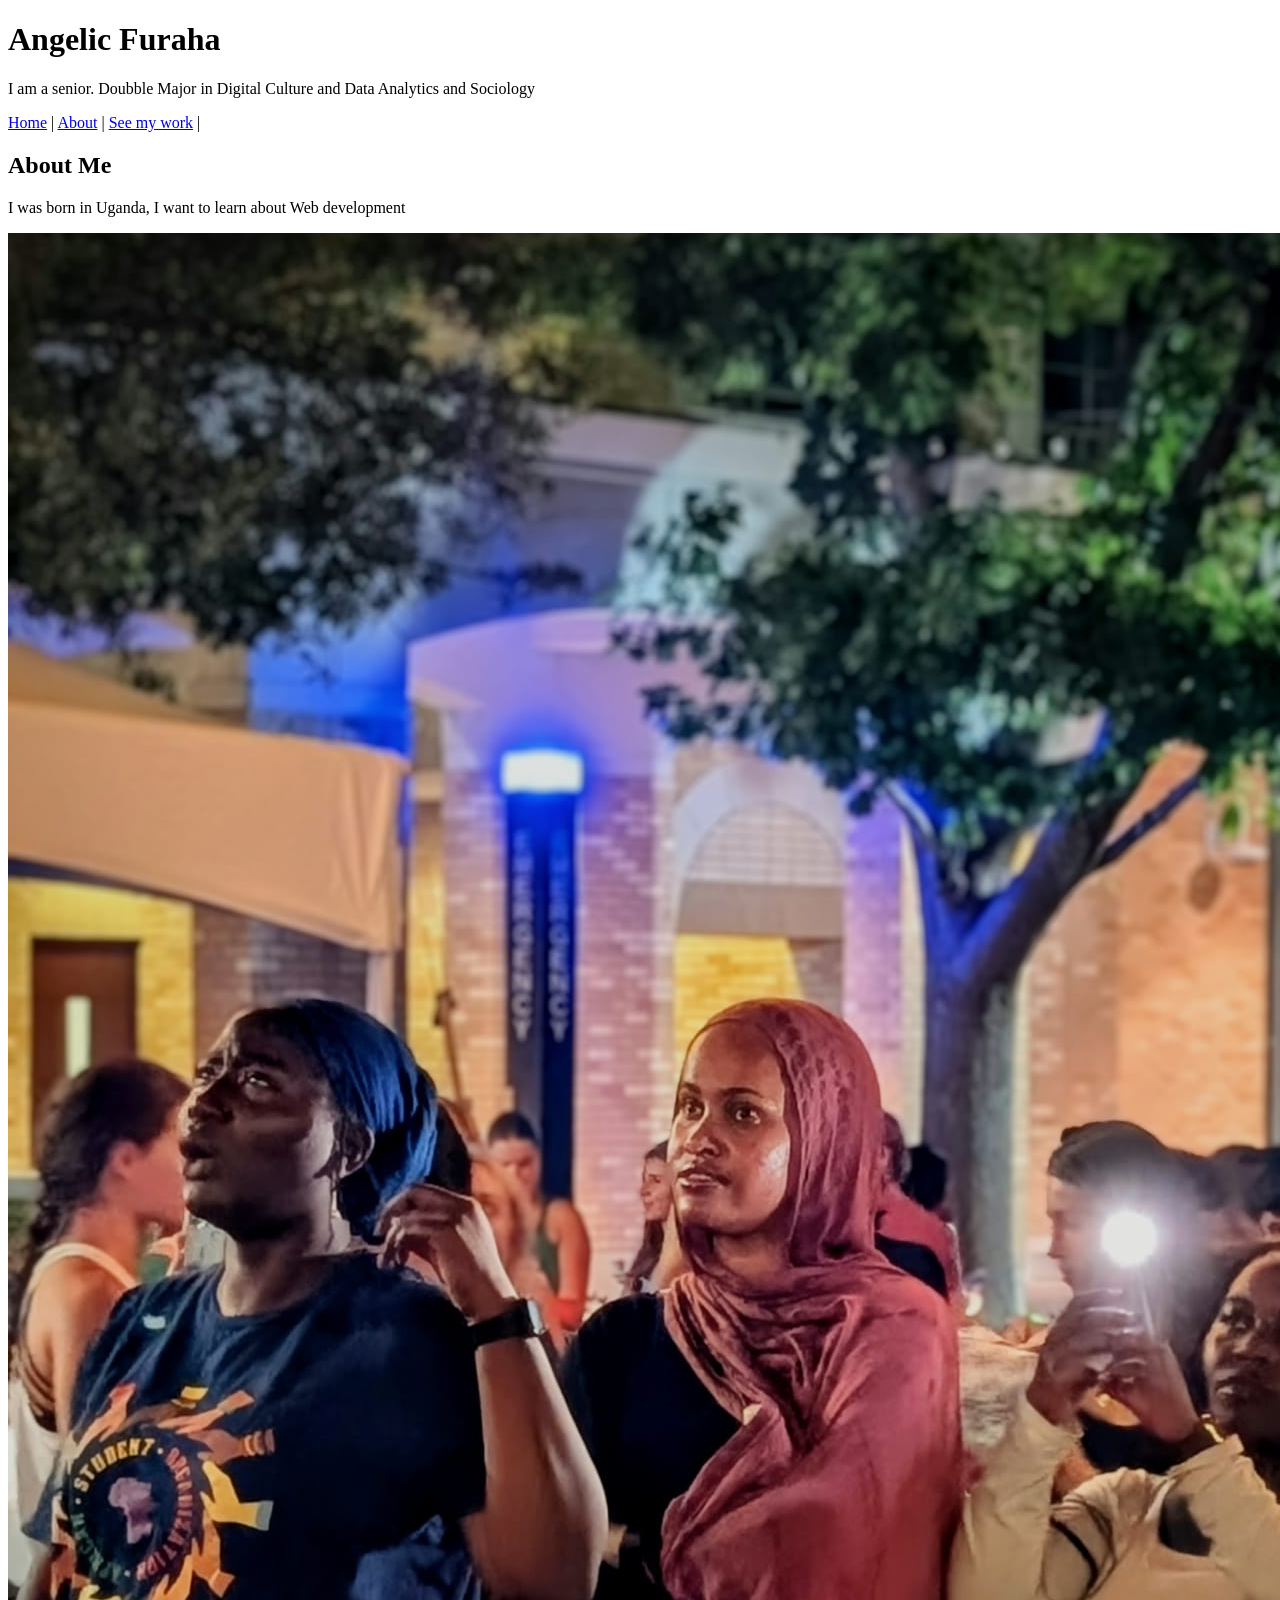
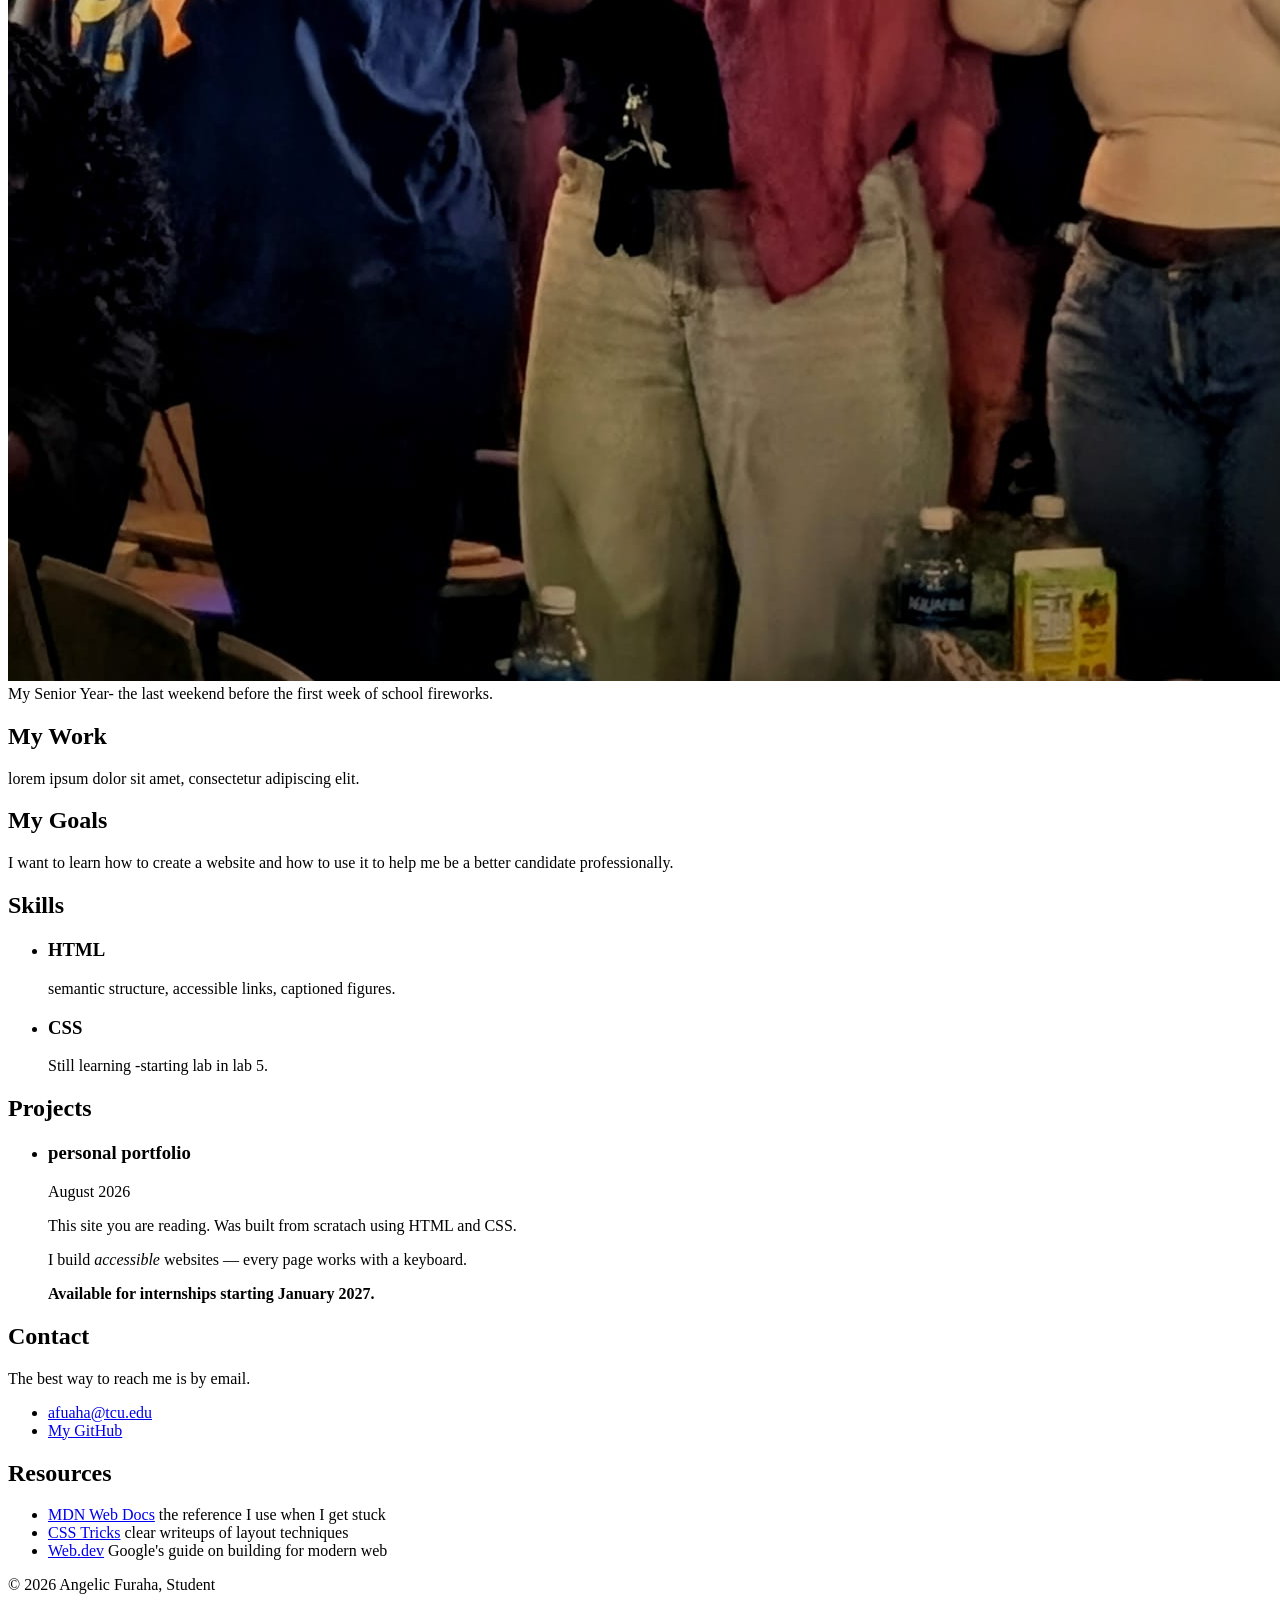
==== index.html @ 17b181e2 "Lab 5 Done Lab 5 Done" ====
<!DOCTYPE html>
<html lang="en">
<head>
    <meta charset="UTF-8">
    <meta name="viewport" content="width=device-width, initial-scale=1.0">
    <title>Portfolio Home</title>
    <link rel="stylesheet" href="css/styles.css">
</head>
<body>
    <header>
        <h1>Angelic Furaha</h1>
        <p> I am a senior. Doubble Major in Digital Culture and Data Analytics and Sociology</p>

        <nav> 
            <a href="index.html">Home</a> |
        <a href="about.html">About</a> |
        <a href="#work">See my work</a> |
    </nav>
    <header></header>
<main> 
    <section>
        <h2>About Me</h2>
        <p> I was born in Uganda, I want to learn about Web development</p>

        <img src="images/20260822_215015_6A0383.JPEG" alt = "an a picture">
        <figcaption>My Senior Year- the last weekend before the first week of school fireworks. </figcaption> <figure></figure>
    </section>
    <section>
        <h2 id="work">My Work </h2>
        <p> lorem ipsum dolor sit amet, consectetur adipiscing elit.</p>
    </section>
    <section>
        <h2>My Goals</h2>
        <p> I want to learn how to create a website and how to use it to help me be a better candidate professionally. </p>

        <section id="Skills">
            <h2>Skills</h2>
            <ul class="skills-grid">
                <li class="Skill-Card">
                    <h3>HTML</h3>
                    <p> semantic structure, accessible links, captioned figures.</p>
            </li>
            <li class="Skill-Card">
                <h3>CSS</h3>
                <p> Still learning -starting lab in lab 5.</p>
            </li>
        <ul>
    </section>
    
    <section id = "Projects">
        <h2>Projects</h2>
        <ul class="projects-list">
            <li class="project-card">
                <h3>personal portfolio</h3>
                <p> <Time datetime="2026-08">August 2026</Time></p>
                <p> This site you are reading. Was built from scratach using HTML and CSS.</p>
                <p>I build <em>accessible</em> websites — every page works with a keyboard.</p>

<p><strong>Available for internships starting January 2027.</strong></p>
            </li>
        <ul>
    </section>

    <section id="contact">
    <h2>Contact</h2>
    <p>The best way to reach me is by email.</p>
    <ul>
        <li><a href="mailto:afuaha@tcu.edu">afuaha@tcu.edu</a></li>
        <li><a href="https://github.com/furahaangelic-ai" target="_blank" rel="noopener">My GitHub</a></li>
        
    </ul>
</section>
    </main>
    <aside id="Resources">
        <h2>Resources</h2>
        <ul>
            <li><a href="https://developer.mozilla.org/" target="_blank" rel="noopener noreferrer">MDN Web Docs</a> the reference I use when I get stuck</li>
            <li><a href="https://css-tricks.com/" target="_blank" rel="noopener noreferrer">CSS Tricks</a> clear writeups of layout techniques</li>
            <li><a href="https://web.dev/" target="_blank" rel="noopener noreferrer">Web.dev</a> Google's guide on building for modern web</li>
        </ul>


    </aside
    <footer>
        <p> &copy; 2026 Angelic Furaha, Student</p>
    </footer>
</body>
</html>
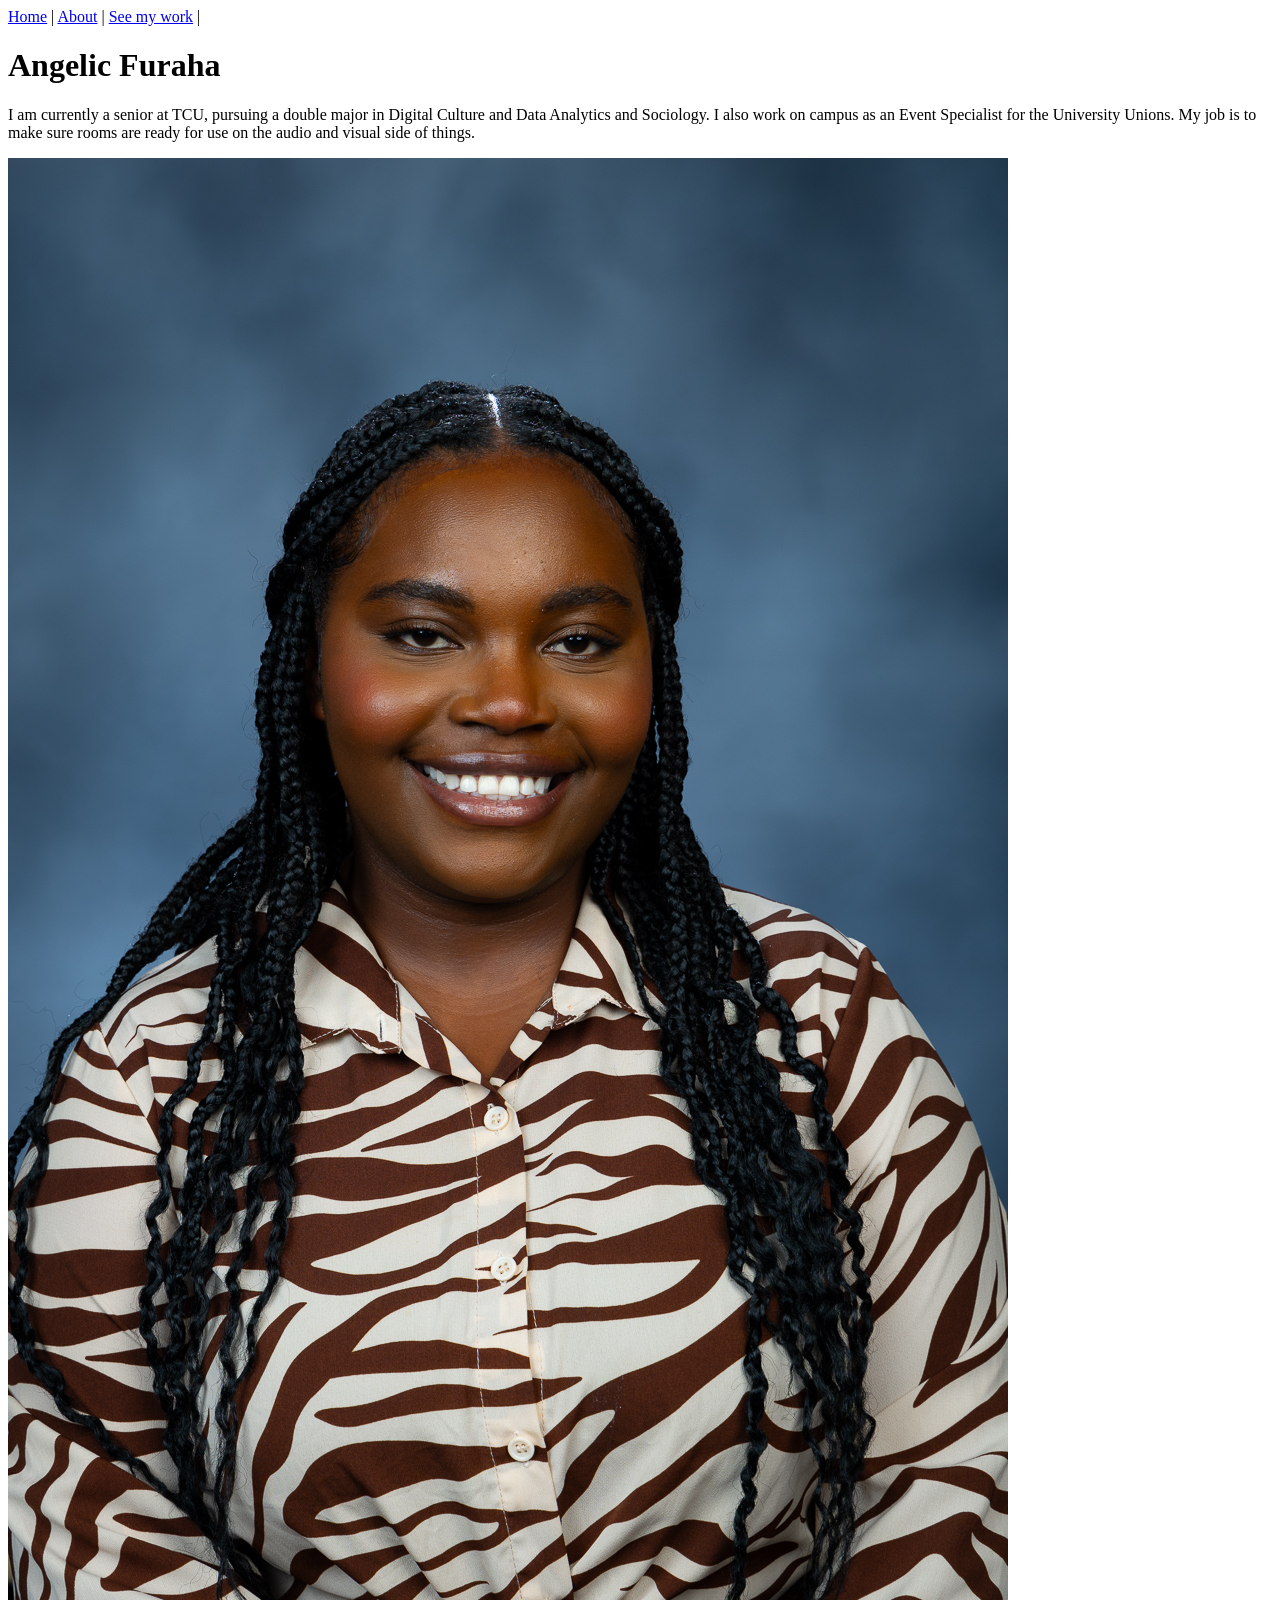
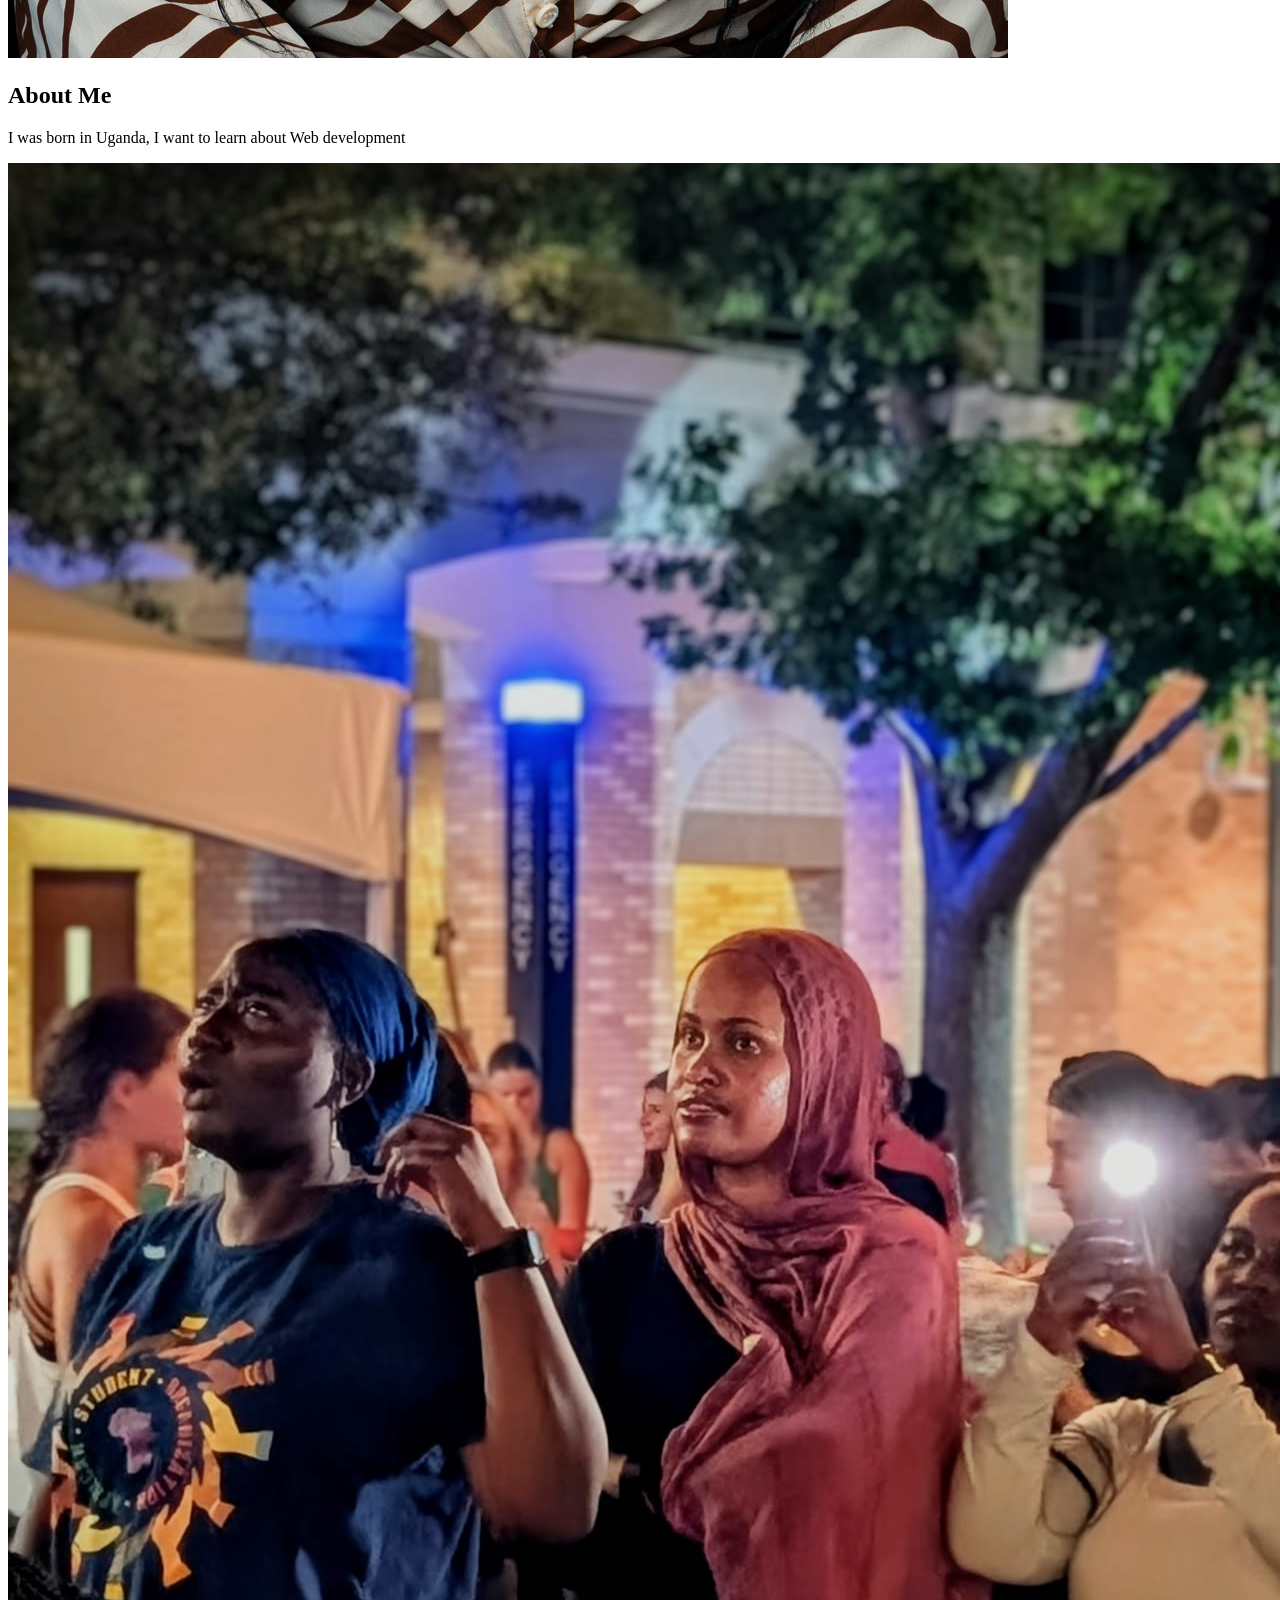
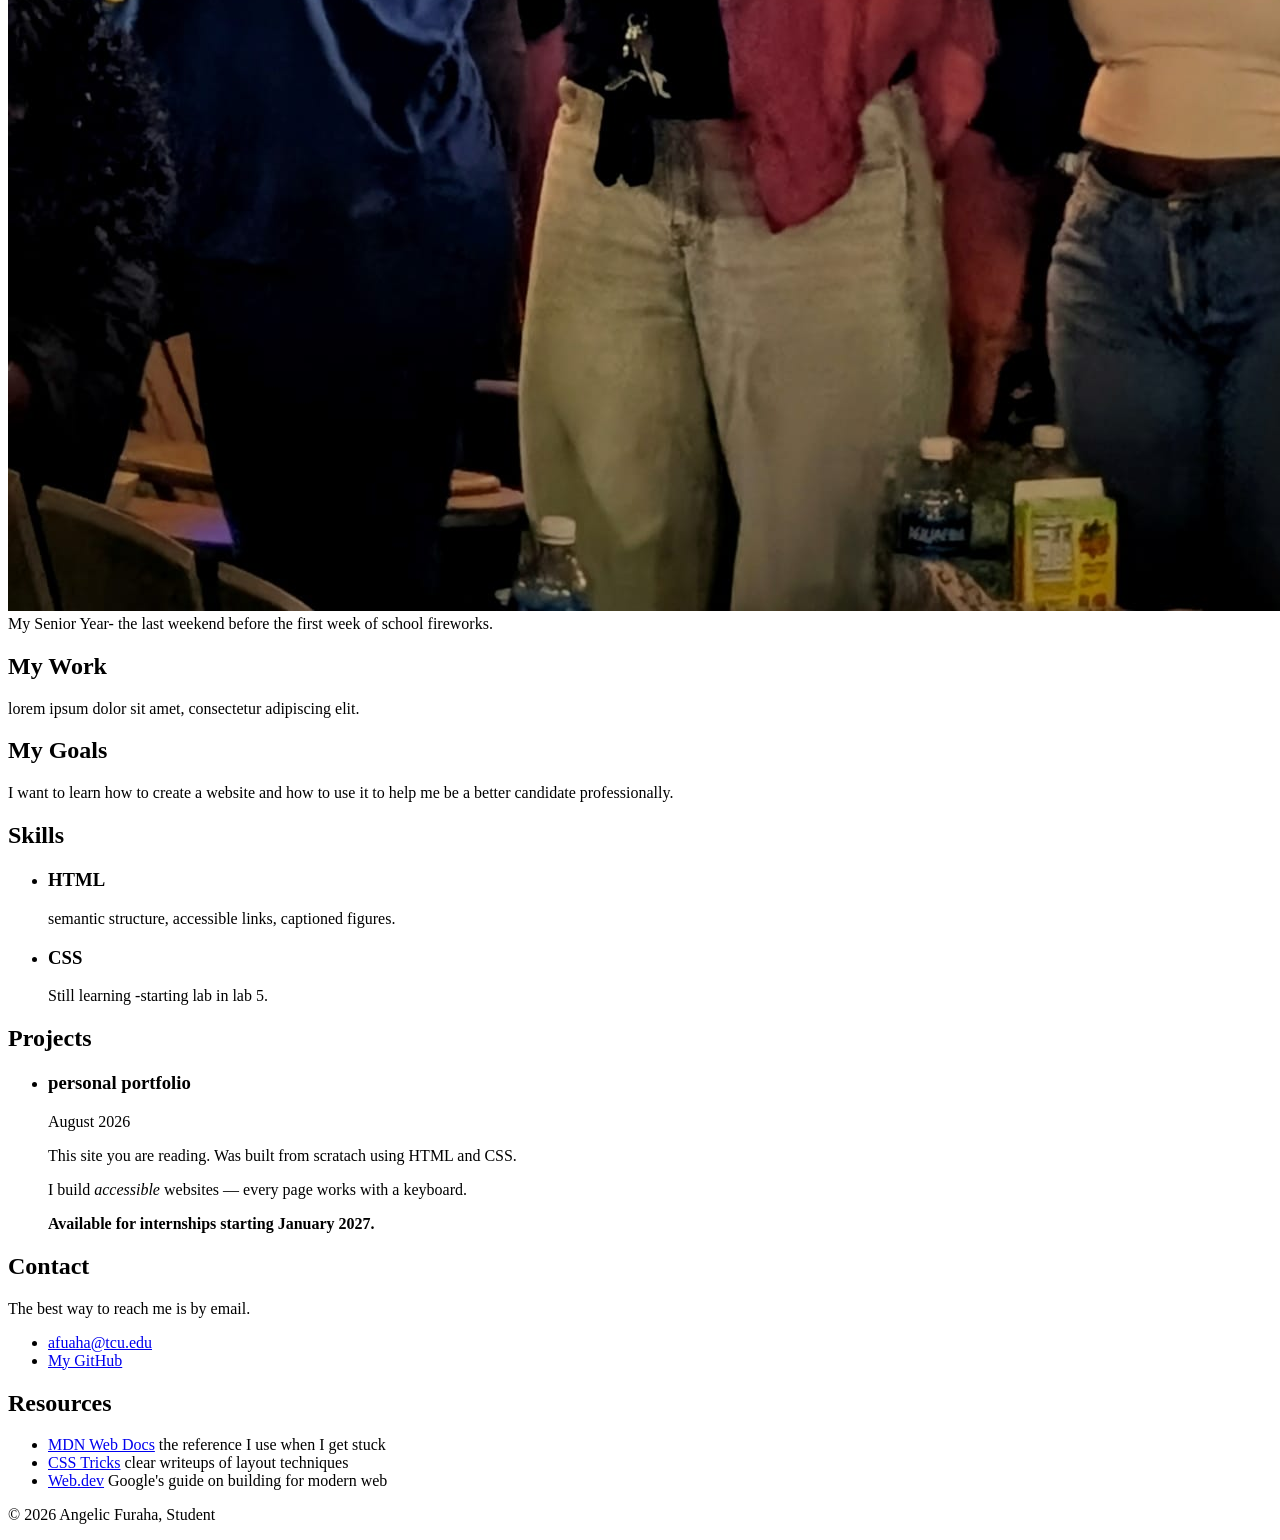
==== commit 469533ee: "lab6 lab6" ====
--- a/index.html
+++ b/index.html
@@ -7,16 +7,22 @@
     <link rel="stylesheet" href="css/styles.css">
 </head>
 <body>
-    <header>
-        <h1>Angelic Furaha</h1>
-        <p> I am a senior. Doubble Major in Digital Culture and Data Analytics and Sociology</p>
-
-        <nav> 
+            <nav> 
             <a href="index.html">Home</a> |
         <a href="about.html">About</a> |
         <a href="#work">See my work</a> |
     </nav>
-    <header></header>
+    <header>
+    <div class="header-text">
+        <h1> Angelic Furaha </h1>
+        <p> I am currently a senior at TCU, pursuing a double major in Digital Culture and Data Analytics and Sociology. I also work on campus as an Event Specialist for the University Unions. My job is to make sure rooms are ready for use on the audio and visual side of things.</p>
+    </div>
+    <div class="header-pic">
+        <img src="images/NVS_0518.jpg" alt="A portrait of Angelic Furaha">
+    </div>
+    <header>
+        
+    </header>
 <main> 
     <section>
         <h2>About Me</h2>
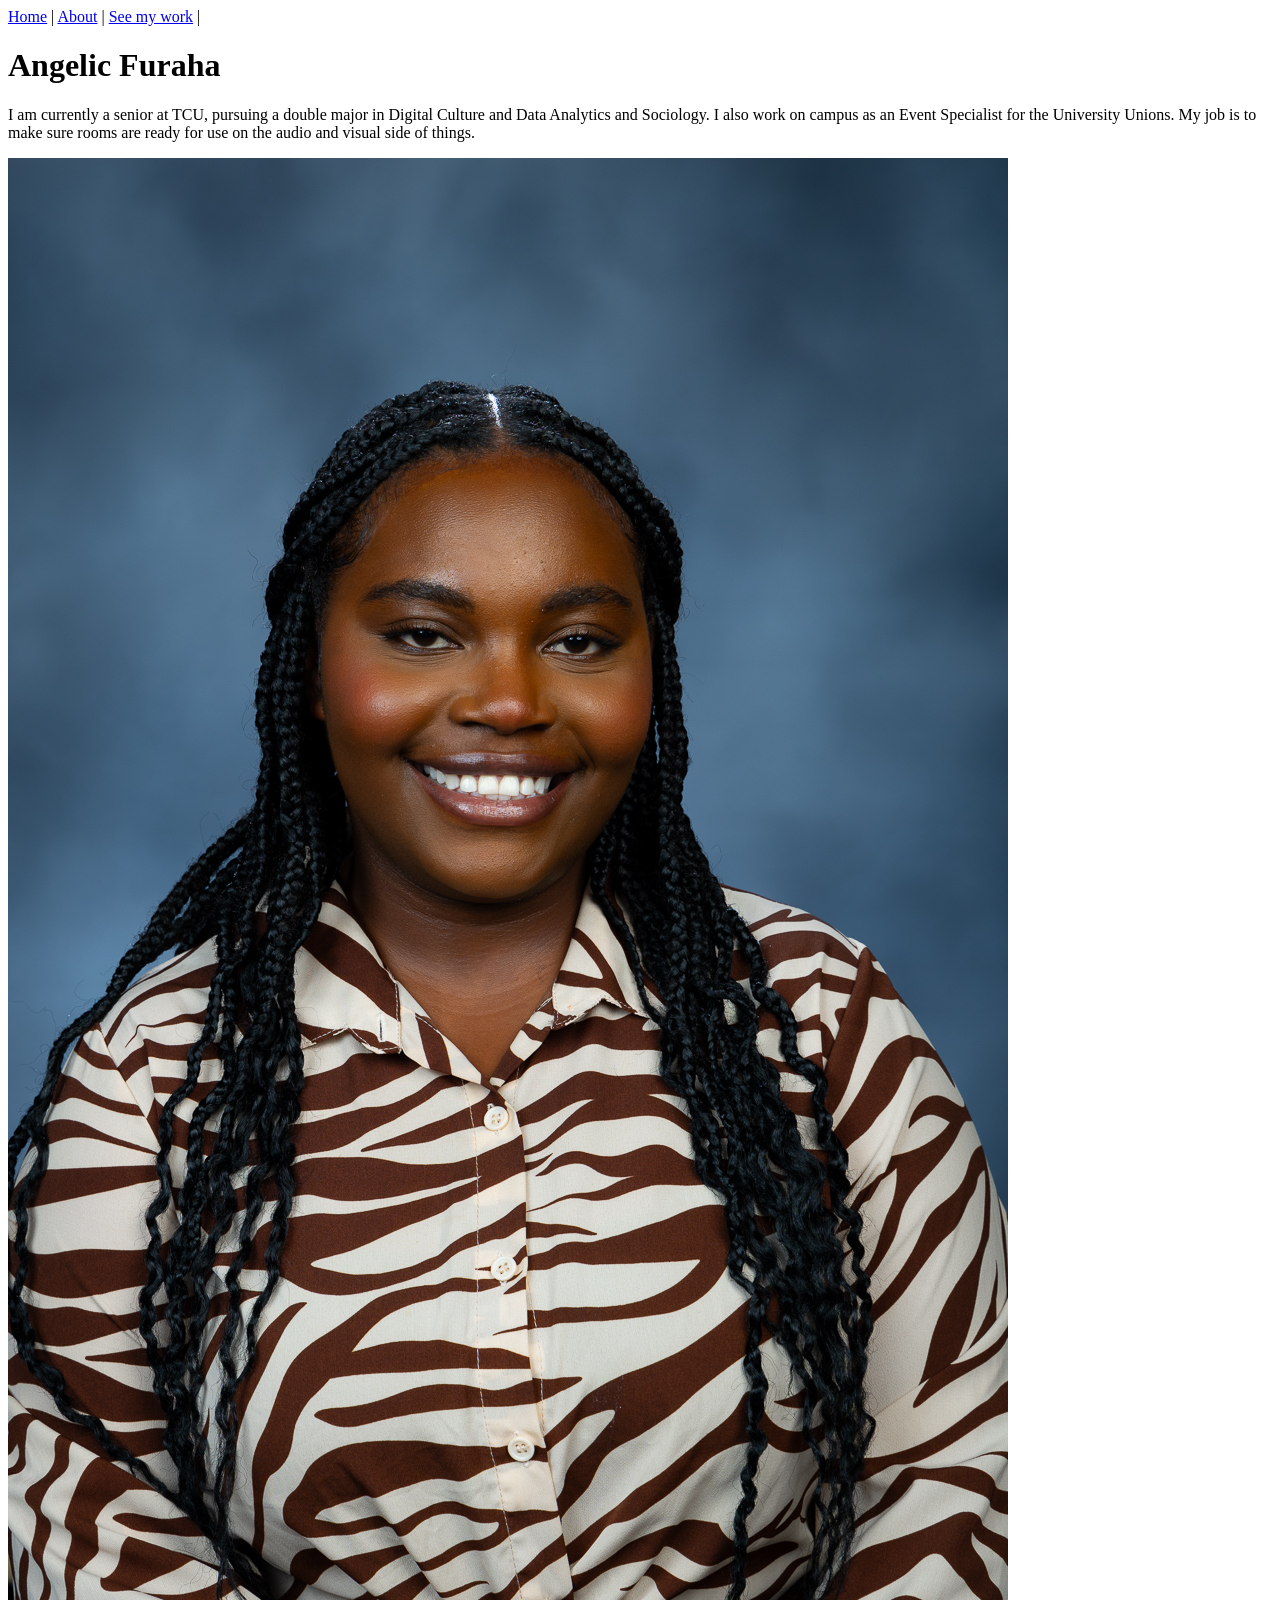
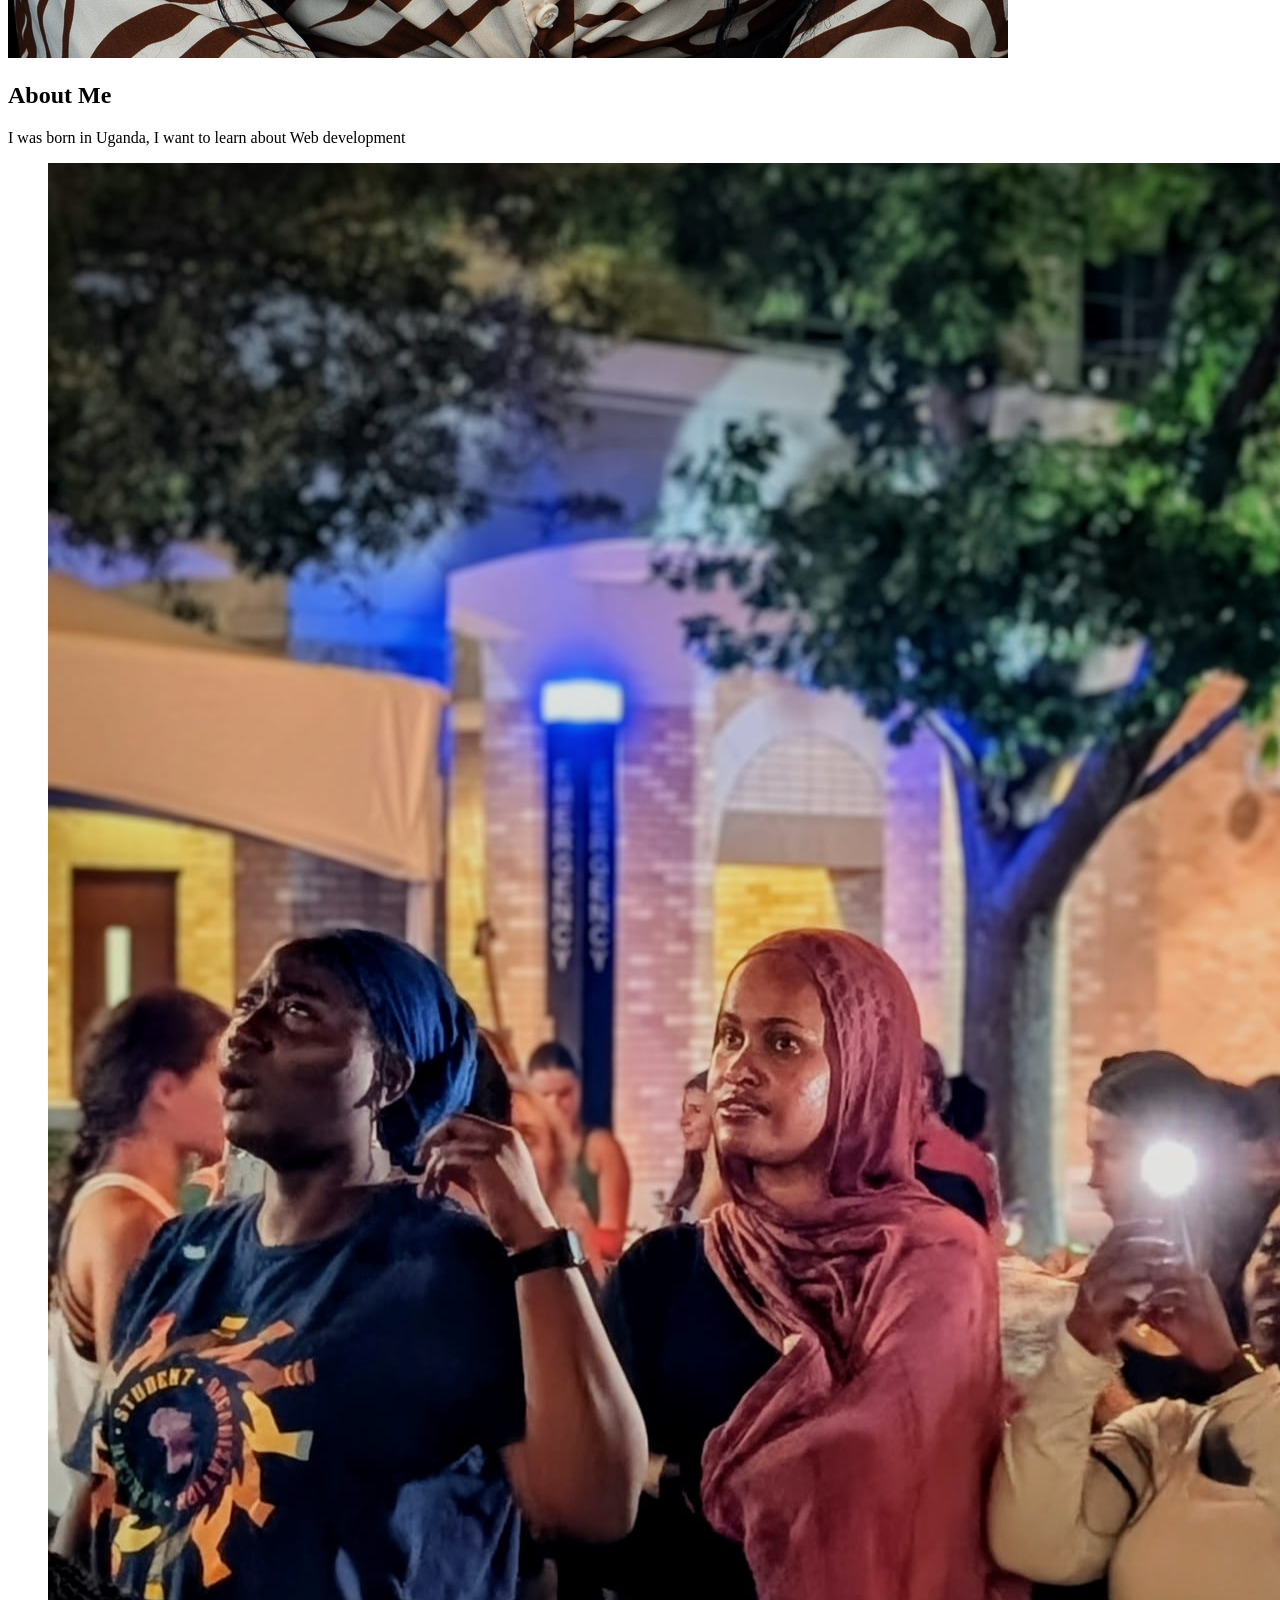
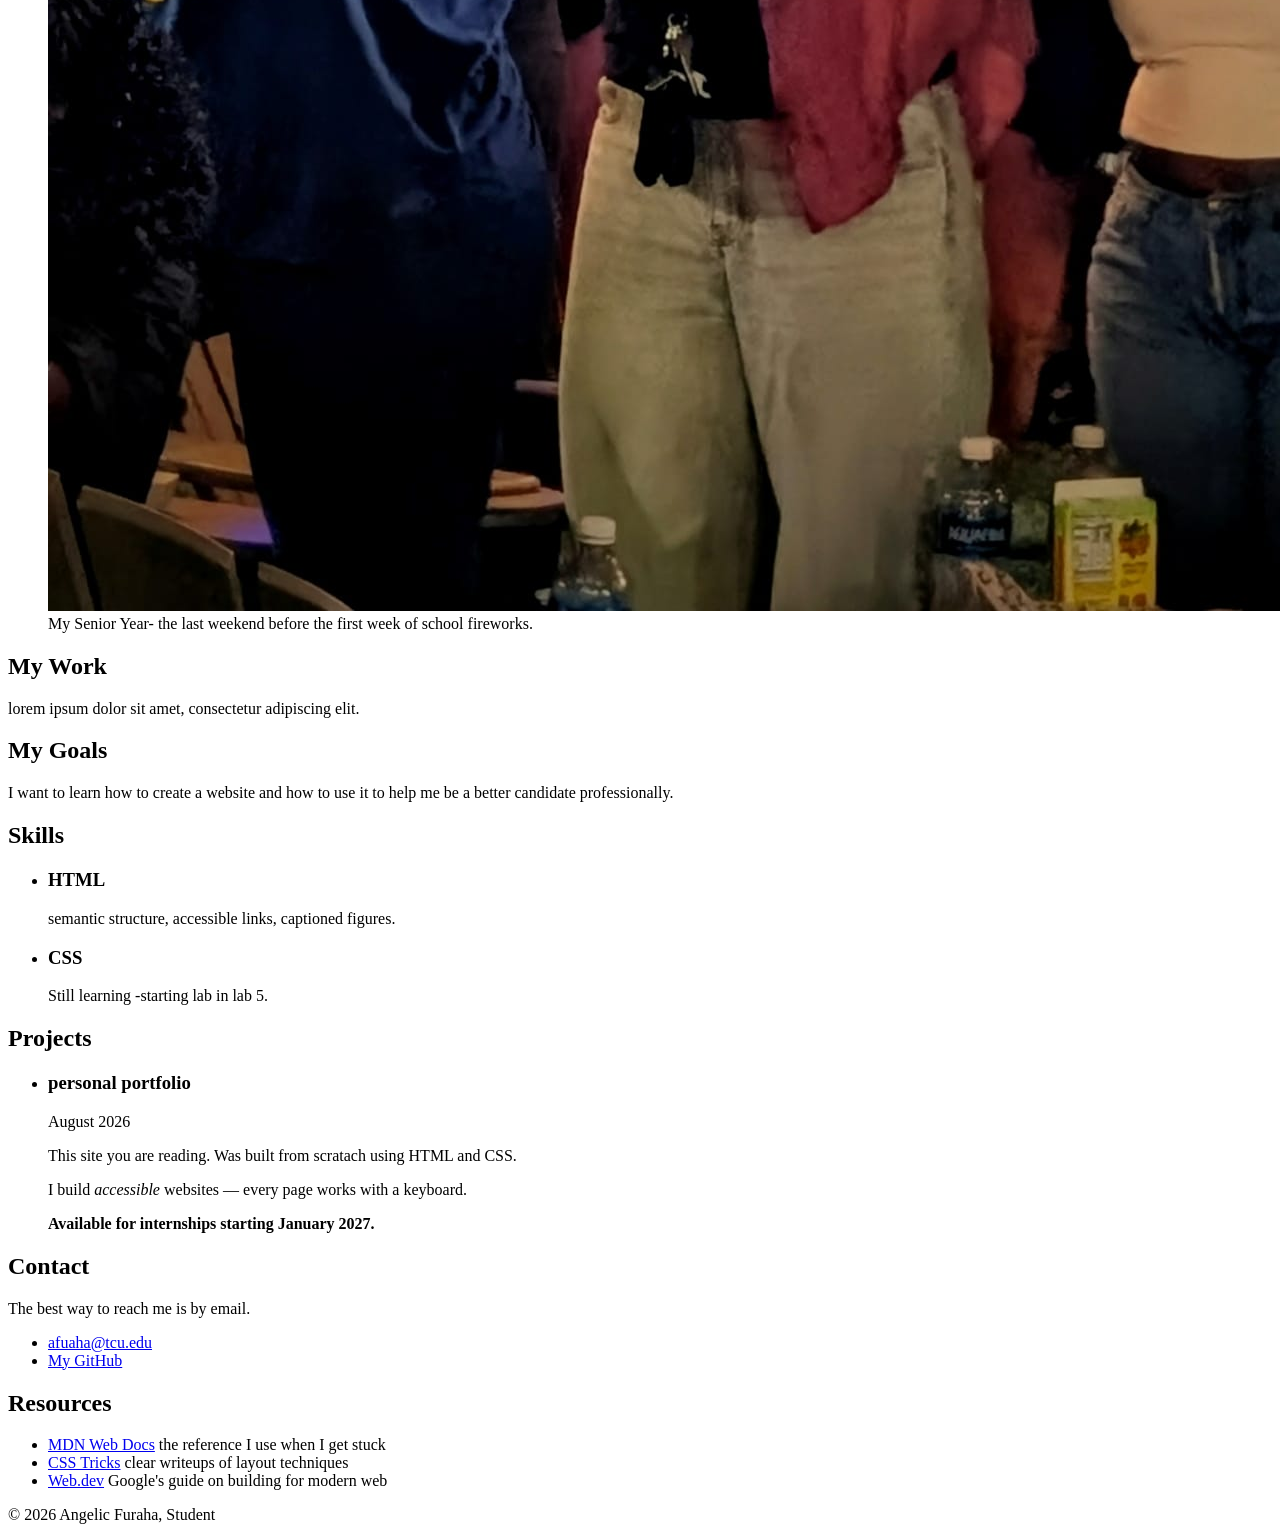
==== commit 3ff47e98: "Lab 6 CSS changes" ====
--- a/index.html
+++ b/index.html
@@ -20,16 +20,15 @@
     <div class="header-pic">
         <img src="images/NVS_0518.jpg" alt="A portrait of Angelic Furaha">
     </div>
-    <header>
-        
     </header>
 <main> 
     <section>
         <h2>About Me</h2>
         <p> I was born in Uganda, I want to learn about Web development</p>
-
-        <img src="images/20260822_215015_6A0383.JPEG" alt = "an a picture">
-        <figcaption>My Senior Year- the last weekend before the first week of school fireworks. </figcaption> <figure></figure>
+<figure>
+    <img src="images/20260822_215015_6A0383.JPEG" alt="an a picture">
+    <figcaption>My Senior Year- the last weekend before the first week of school fireworks. </figcaption>
+</figure>
     </section>
     <section>
         <h2 id="work">My Work </h2>
@@ -42,15 +41,15 @@
         <section id="Skills">
             <h2>Skills</h2>
             <ul class="skills-grid">
-                <li class="Skill-Card">
+               <li class="Skill-Card">
                     <h3>HTML</h3>
                     <p> semantic structure, accessible links, captioned figures.</p>
-            </li>
-            <li class="Skill-Card">
-                <h3>CSS</h3>
-                <p> Still learning -starting lab in lab 5.</p>
-            </li>
-        <ul>
+               </li>
+               <li class="Skill-Card">
+                 <h3>CSS</h3>
+                 <p> Still learning -starting lab in lab 5.</p>
+               </li>
+            </ul>
     </section>
     
     <section id = "Projects">
@@ -64,7 +63,7 @@
 
 <p><strong>Available for internships starting January 2027.</strong></p>
             </li>
-        <ul>
+        </ul>
     </section>
 
     <section id="contact">
@@ -86,7 +85,7 @@
         </ul>
 
 
-    </aside
+    </aside>
     <footer>
         <p> &copy; 2026 Angelic Furaha, Student</p>
     </footer>
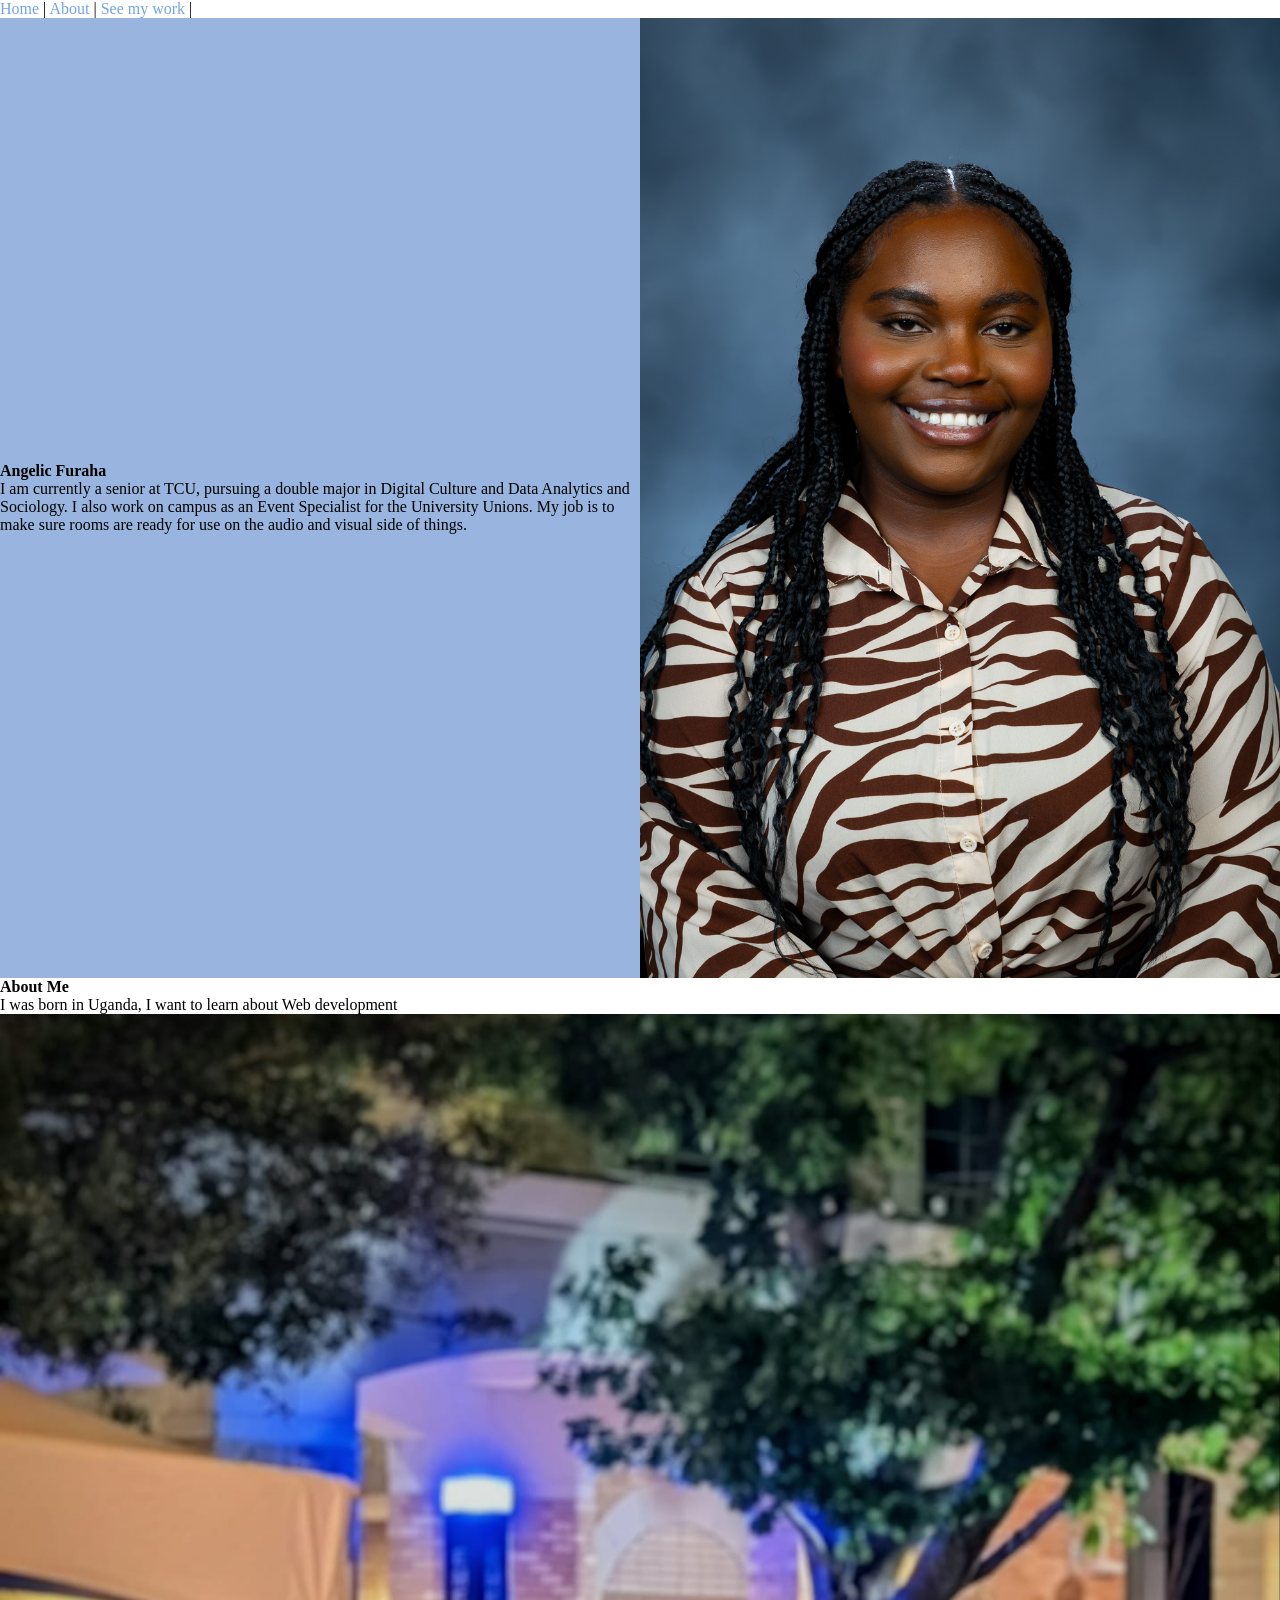
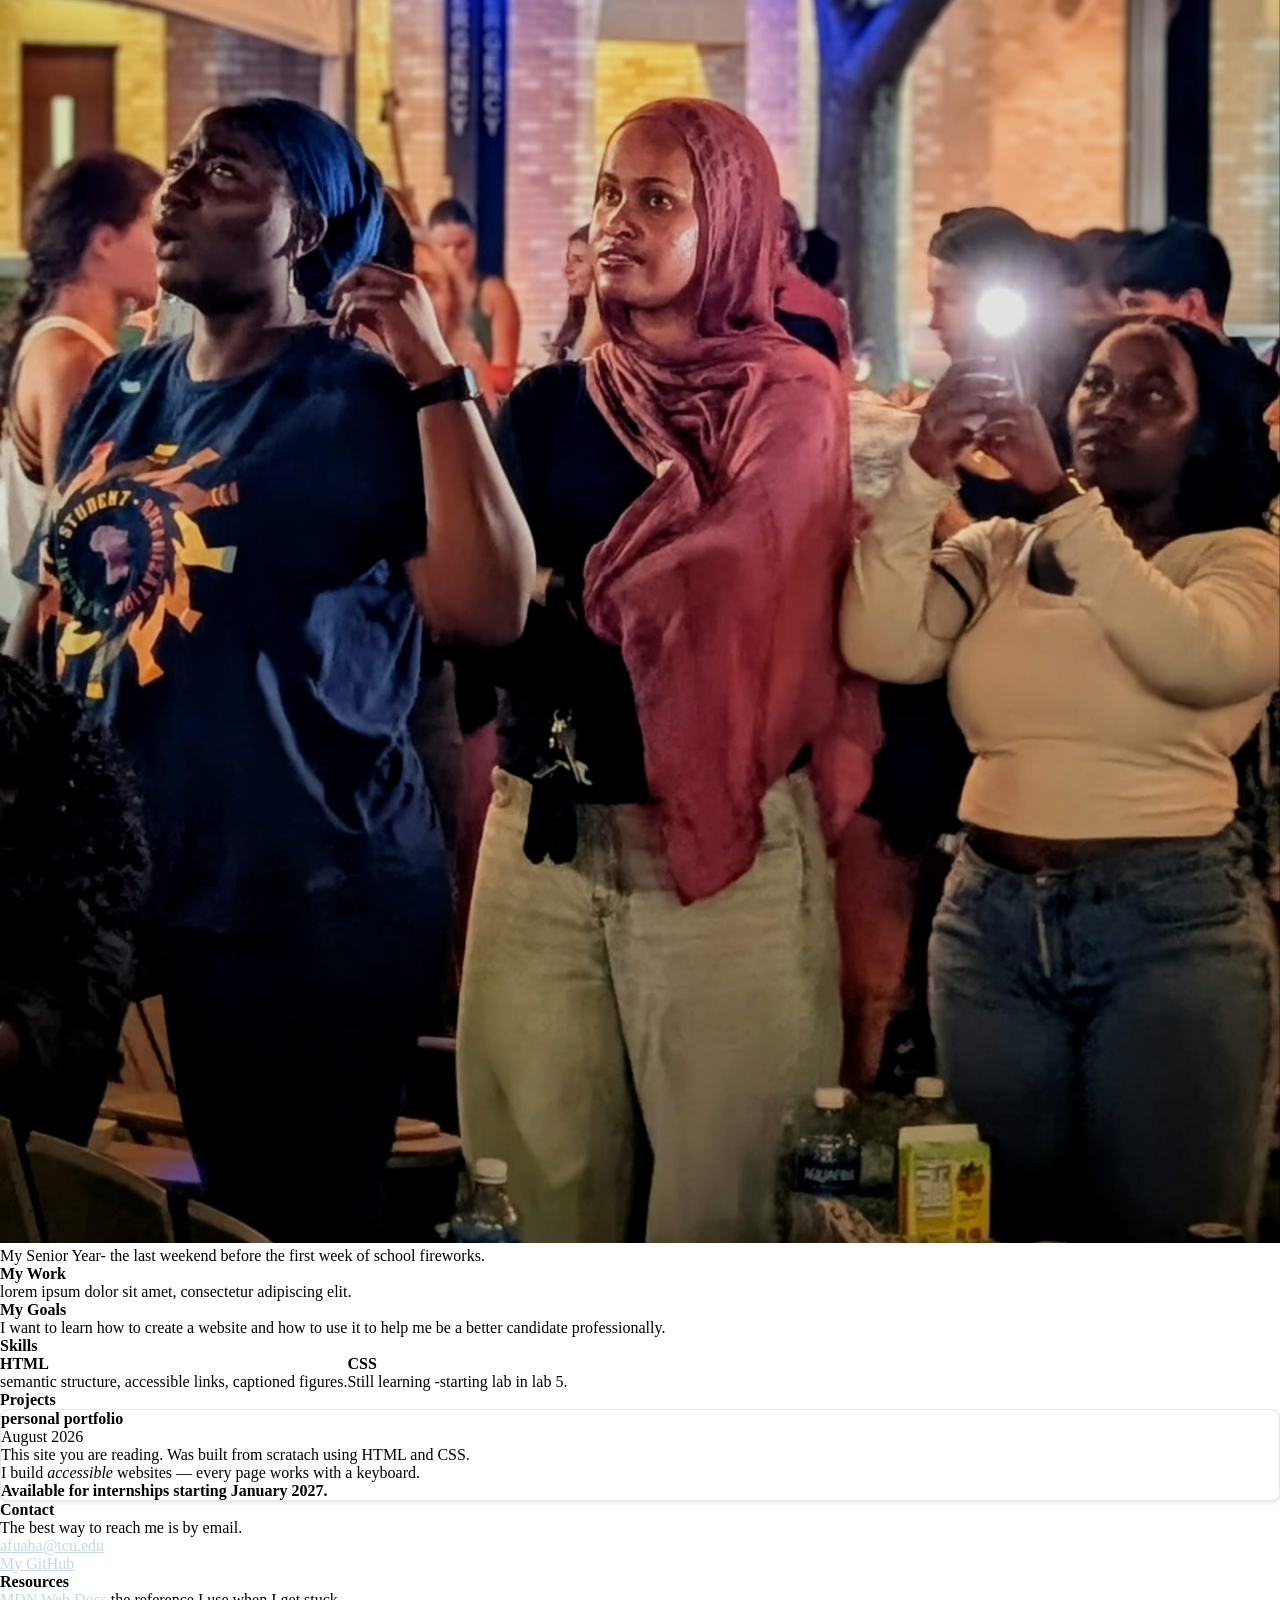
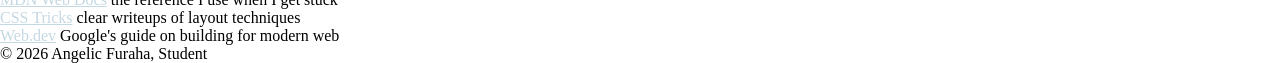
==== commit ceffa22a: "change" ====
--- a/index.html
+++ b/index.html
@@ -12,6 +12,7 @@
         <a href="about.html">About</a> |
         <a href="#work">See my work</a> |
     </nav>
+    
     <header>
     <div class="header-text">
         <h1> Angelic Furaha </h1>
--- a/css/styles.css
+++ b/css/styles.css
@@ -0,0 +1,173 @@
+/* ==========================
+   1. RESET
+   ========================== */
+*, 
+*::before,
+*::after {
+    box-sizing:border-box;
+    margin:0;
+    padding:0;
+}
+
+img {
+    max-width: 100%;
+    height: auto; 
+    padding: 0;
+
+}
+/* ==========================
+   2. DESIGN TOKENS
+   ========================== */
+:root {
+    /* ...existing tokens... */
+    --font-stack: system-ui, 'Segoe UI', Tahoma, sans-serif;
+    --radius-md: 8px;
+    /* Colors */
+    --color-bg: #fafafa;
+    --color-surface: #ffffff;
+    --color-text: #75a3e4;
+    --color-muted: #305db6;
+    --color-accent: #c5d8e2;
+    --color-surface-alt: #99b5df;
+    /* ...existing tokens... */
+    --color-border: #e5e7eb;
+    --shadow-sm: 0 2px 4px rgba(0, 0, 0, 0.1);
+}
+
+
+    /* Spacing - a modular scale */
+    --space-sm: 0.5rem;
+    --space-md: 1rem;
+    --space-lg: 1.5rem;
+    --space-xl: 2rem;
+
+
+/* Typography */
+    --text-base: 1rem;
+    --text-h3: 1.25rem;
+    --text-h2: 1.5rem;
+    --text-h1: 2.25rem;
+    --leading-body: 1.6;
+    --leading-heading: 1.2;
+
+
+/* Layout */
+    --page-width: 64rem;
+    --reading-width: 70ch;
+
+}
+/* ==========================
+   3. BASE ELEMENT STYLES
+   ========================== */
+
+body {
+    background-color: var(--color-bg);
+    color: var(--color-text); 
+    font-size: var(--text-base);
+    line-height: var(--leading-body);
+    font-family: var(--font-stack); 
+}
+
+h1 { font-size: var(--text-h1); line-height: var(--leading-heading); }
+h2 { font-size: var(--text-h2); line-height: var(--leading-heading); }
+h3 { font-size: var(--text-h3); line-height: var(--leading-heading); }
+
+h1, h2, h3 { margin-bottom: var(--space-sm); }
+p { margin-bottom: var(--space-md); }
+p:last-child { margin-bottom: 0; }
+
+a { color: var(--color-accent); }
+ul { padding-left: var(--space-lg); }
+
+
+
+/* ==========================
+   4. LAYOUT
+   ========================== */
+nav {
+    padding: var(--space-md) 0;
+}
+nav a {
+    color: var(--color-text);
+    text-decoration: none;
+    margin-right: var(--space-lg);
+ }
+
+ nav a:hover { color: var(--color-accent);}
+ section { margin-bottom: var(--space-xl); }
+
+   body {
+    max-width: var(--page-width);
+    margin: 0 auto;
+    padding: var(--space-lg) var(--space-md);
+}
+header {
+    display: flex;
+    align-items: center;
+    gap: var(--space-lg);
+    padding: var(--space-lg);
+    background-color: var(--color-surface-alt);
+    margin-bottom: var(--space-lg);
+}
+.header-text { flex: 1; }
+.header-pic {
+    flex: 1;
+    background-color: var(--color-surface);
+    min-height: 18rem;
+    border-radius: var(--radius-md);
+    display: flex;
+    align-items: center;
+    justify-content: center;
+    color: var(--color-muted);
+}
+.skills-grid {
+    list-style: none;
+    padding: 0;
+    display: flex;
+    flex-wrap: wrap;
+    gap: var(--space-md);
+}
+.skill-card {
+    flex: 1;
+    min-width: 12rem;
+    padding: var(--space-md);
+    background-color: var(--color-surface-alt);
+    border-radius: var(--radius-md);
+}
+.about {
+    display: flex;
+    flex-wrap: wrap;
+    align-items: center;
+    gap: var(--space-lg);
+}
+.about-image { flex: 1; min-width: 16rem; }
+.about-image img { width: 100%; border-radius: var(--radius-md); }
+.about-text { flex: 2; min-width: 16rem; max-width: var(--reading-width); }
+
+.project-list {
+    list-style: none;
+    padding: 0;
+    display: flex;
+    flex-direction: column;
+    gap: var(--space-lg);
+}
+.project-card {
+    padding: var(--space-lg);
+    background-color: var(--color-surface);
+    border: 1px solid var(--color-border);
+    border-radius: var(--radius-md);
+    box-shadow: var(--shadow-sm);
+}
+
+.nav-container {
+    display: flex;
+    justify-content: space-between;
+    align-items: center;
+}
+.nav-links { display: flex; gap: var(--space-lg); }
+.logo {
+    font-size: var(--text-h3);
+    font-weight: bold;
+    color: var(--color-text);
+    text-decoration: none;
+}
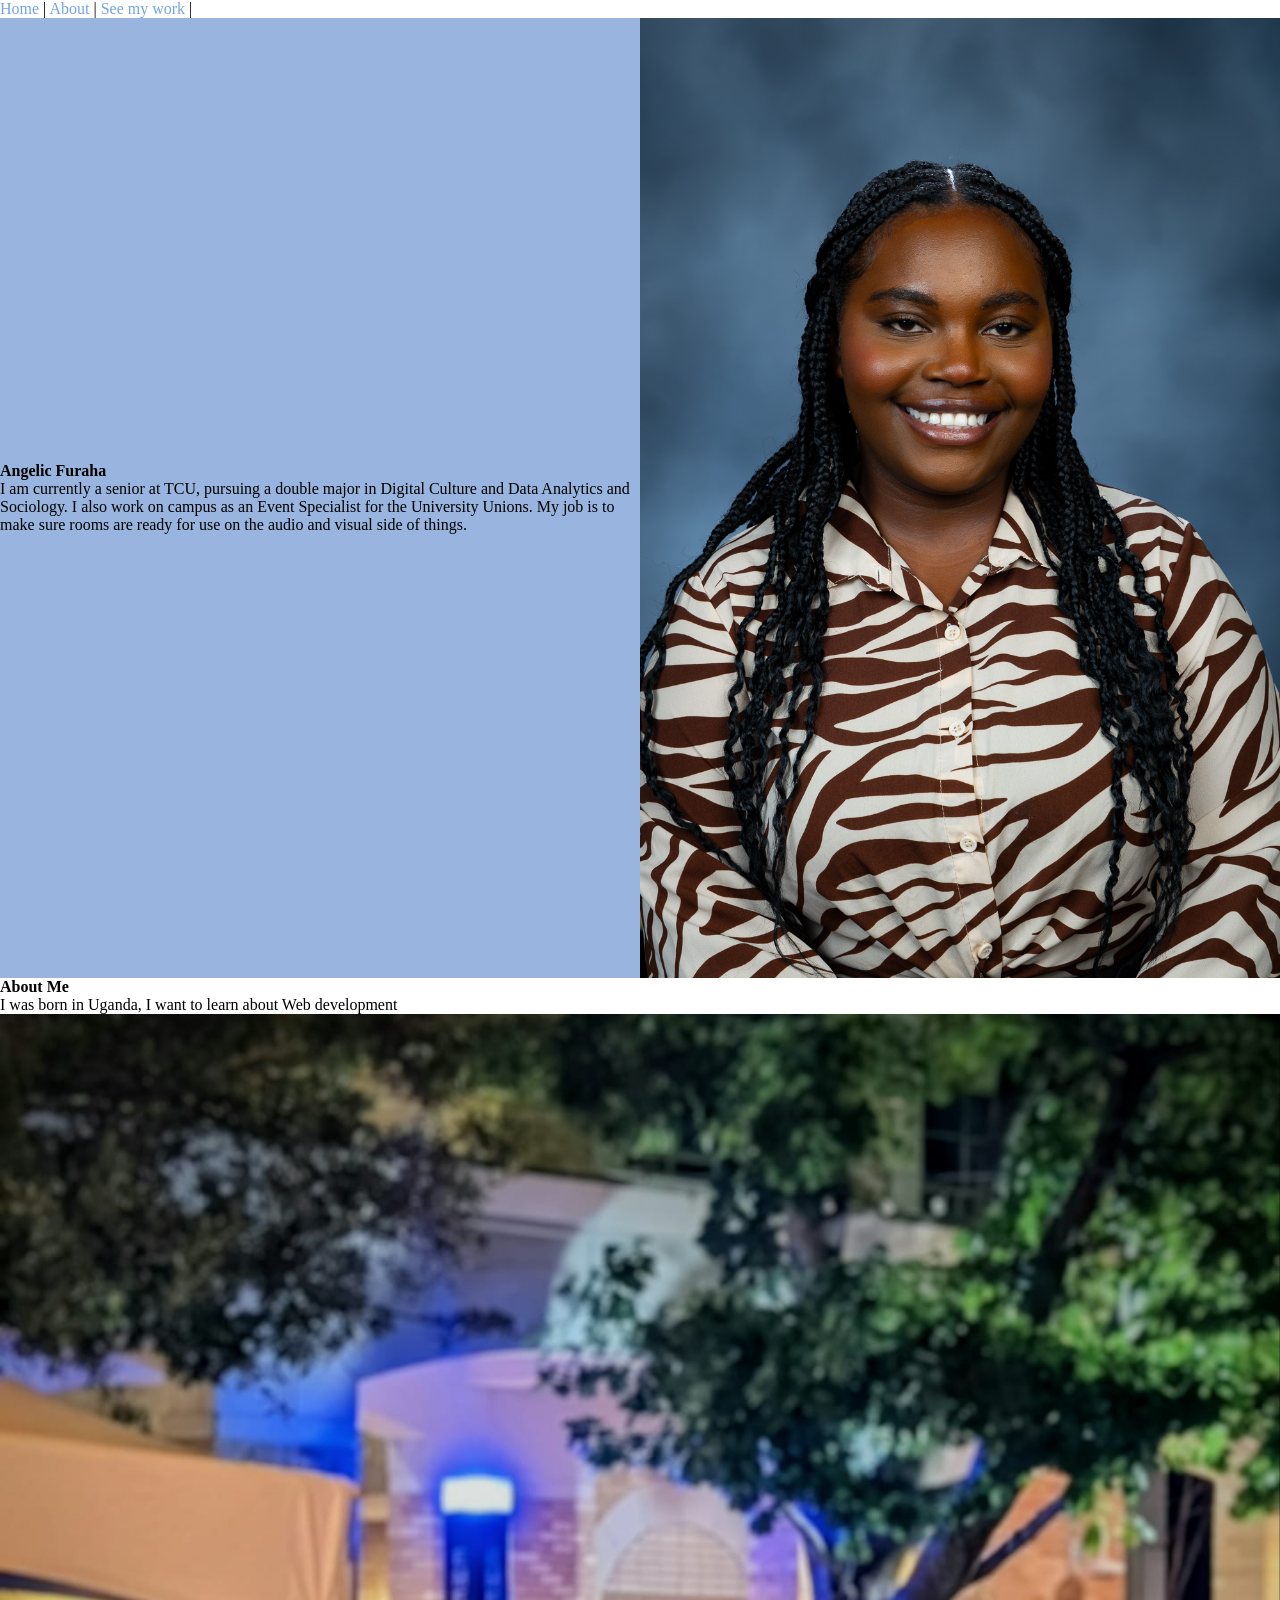
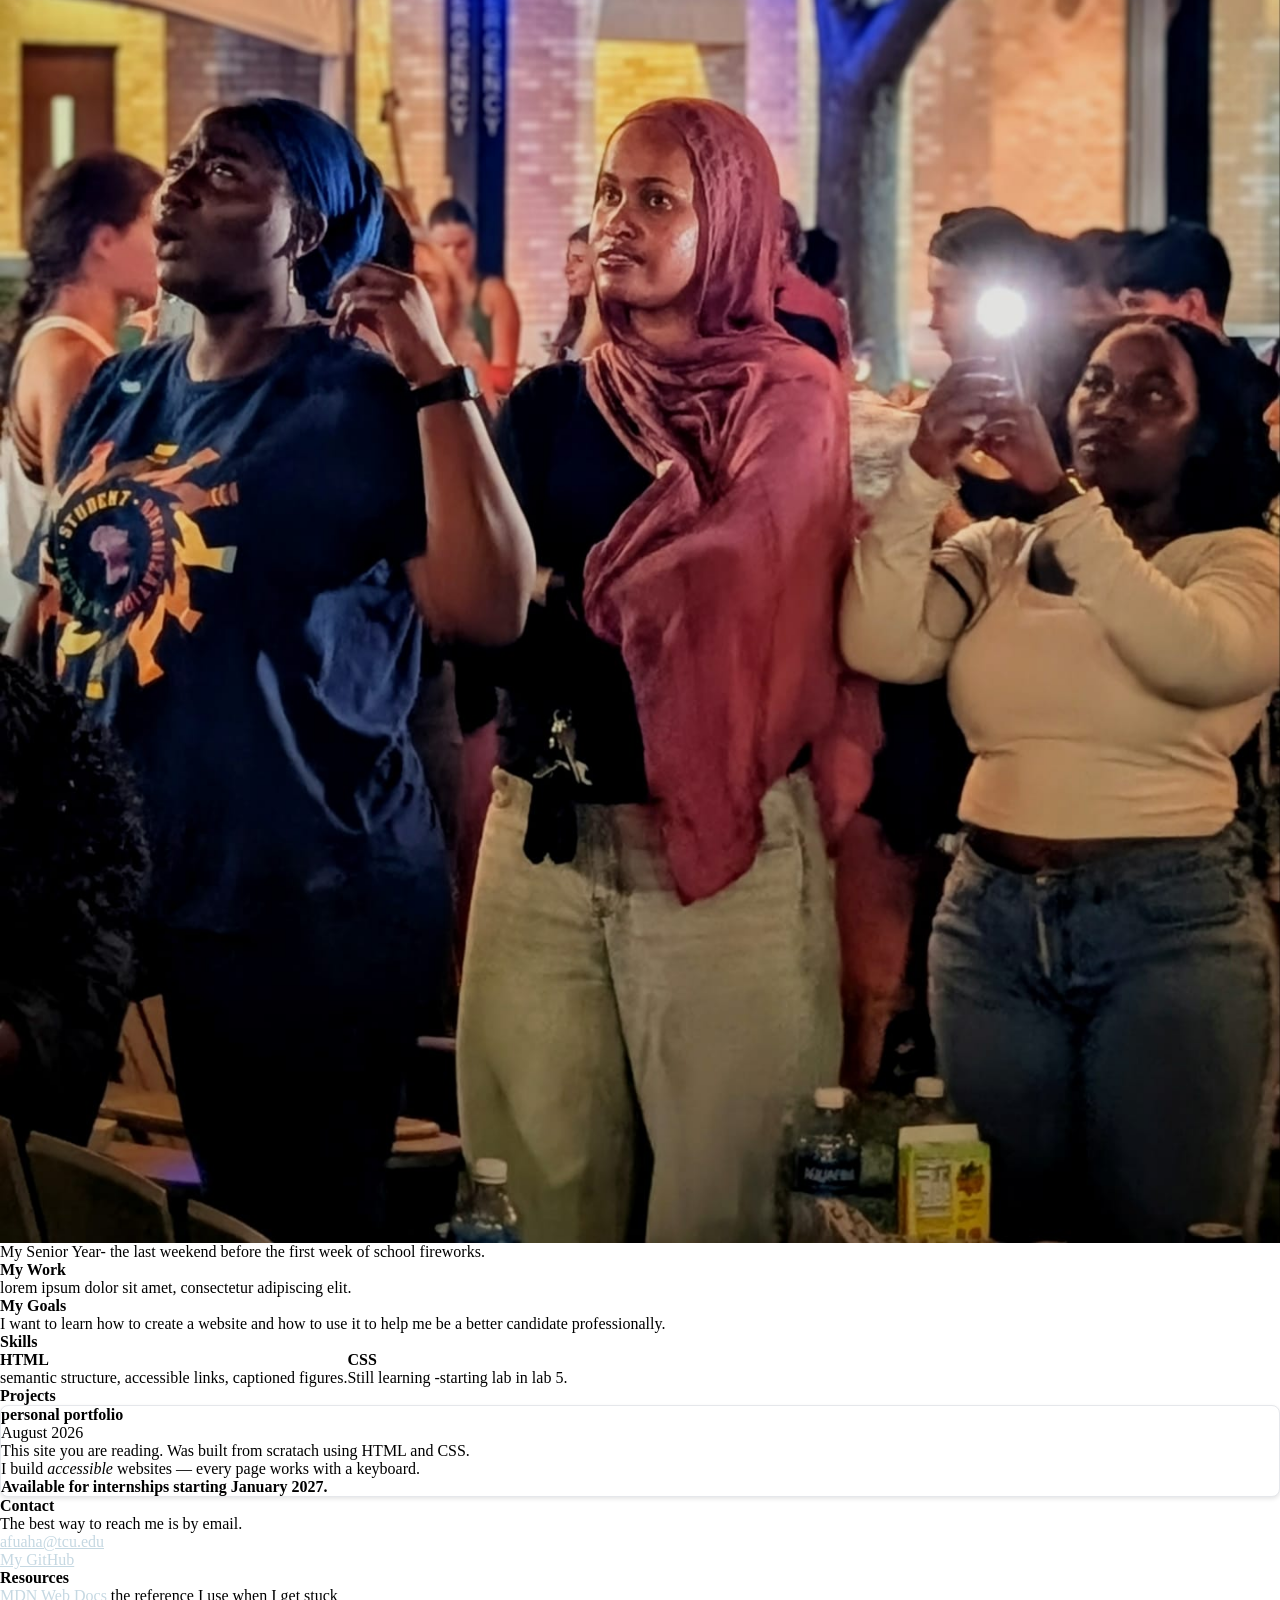
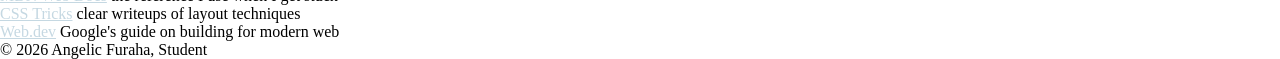
==== commit bd7e52ef: "changes" ====
--- a/index.html
+++ b/index.html
@@ -7,11 +7,11 @@
     <link rel="stylesheet" href="css/styles.css">
 </head>
 <body>
-            <nav> 
-            <a href="index.html">Home</a> |
+ <nav> 
+        <a href="index.html">Home</a> |
         <a href="about.html">About</a> |
         <a href="#work">See my work</a> |
-    </nav>
+ </nav>
     
     <header>
     <div class="header-text">
@@ -68,8 +68,8 @@
     </section>
 
     <section id="contact">
-    <h2>Contact</h2>
-    <p>The best way to reach me is by email.</p>
+      <h2>Contact</h2>
+      <p>The best way to reach me is by email.</p>
     <ul>
         <li><a href="mailto:afuaha@tcu.edu">afuaha@tcu.edu</a></li>
         <li><a href="https://github.com/furahaangelic-ai" target="_blank" rel="noopener">My GitHub</a></li>
--- a/css/styles.css
+++ b/css/styles.css
@@ -12,8 +12,7 @@
 img {
     max-width: 100%;
     height: auto; 
-    padding: 0;
-
+    display: block;
 }
 /* ==========================
    2. DESIGN TOKENS
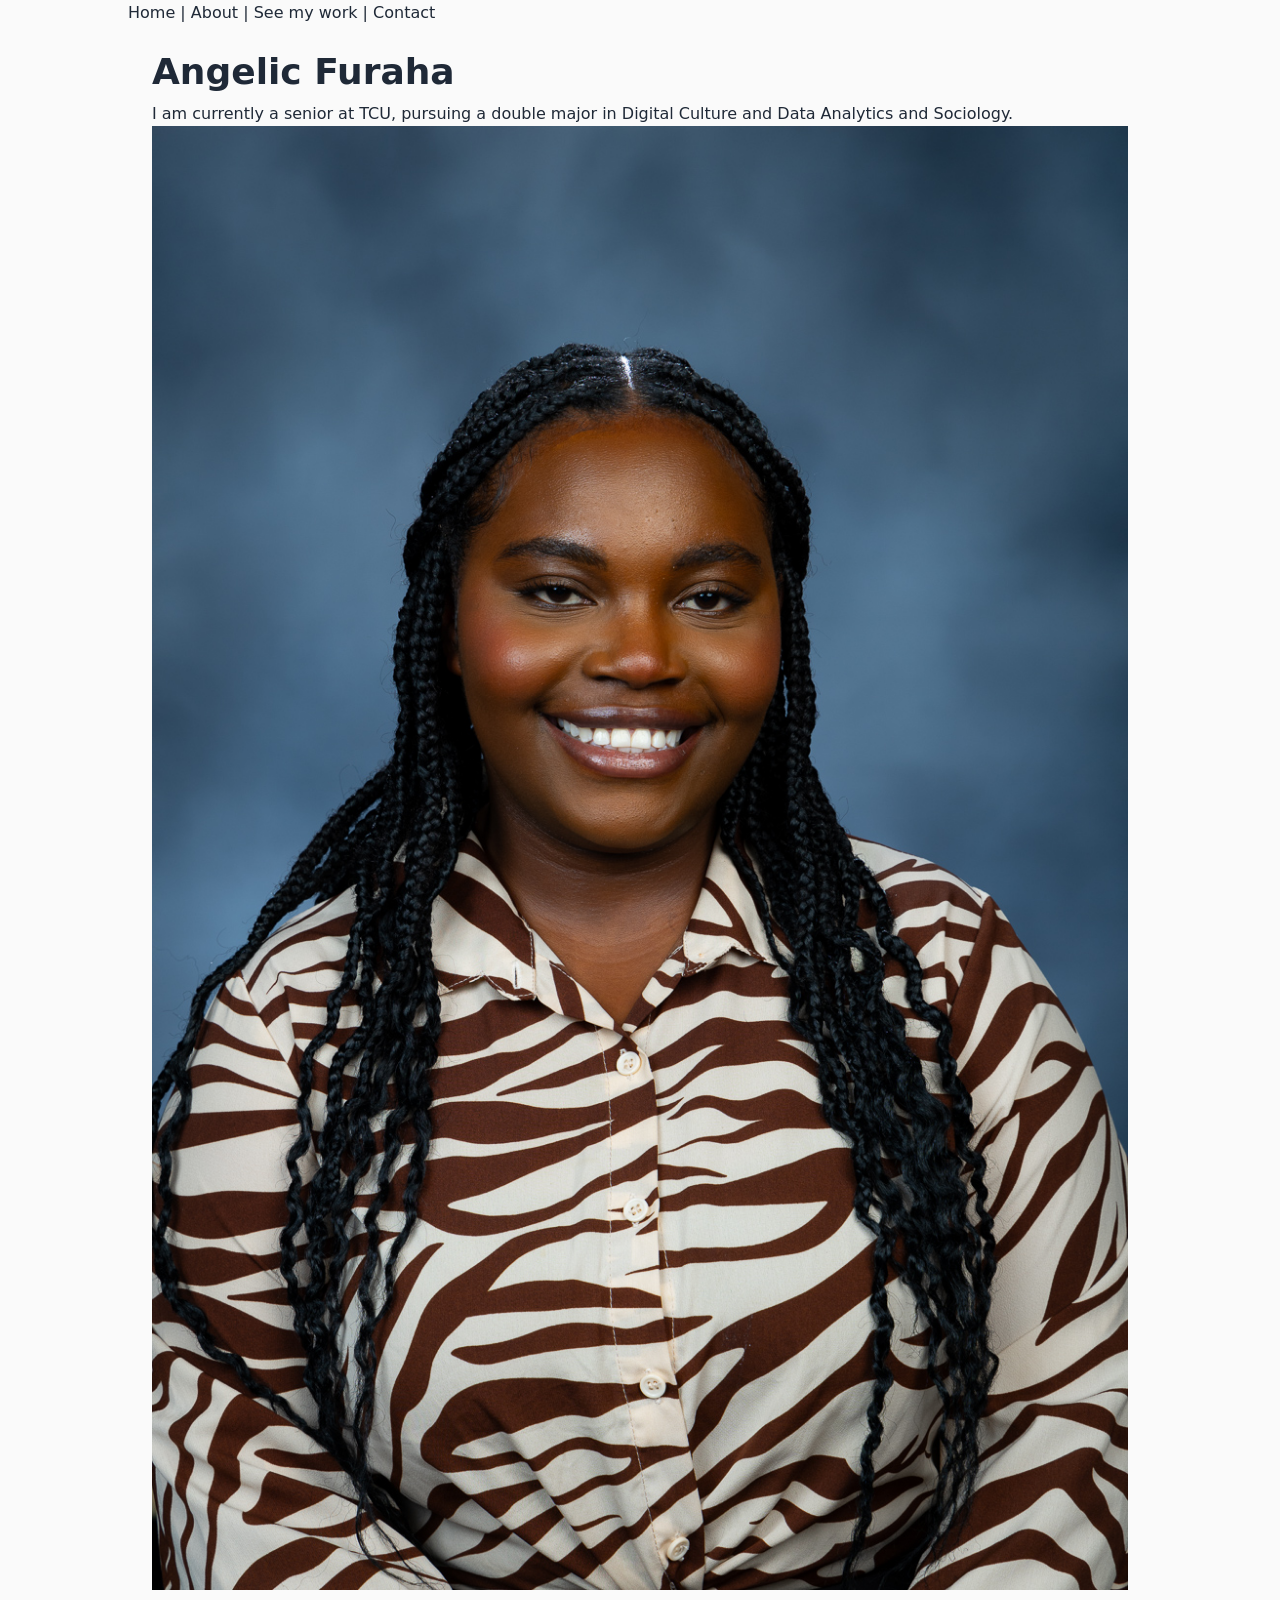
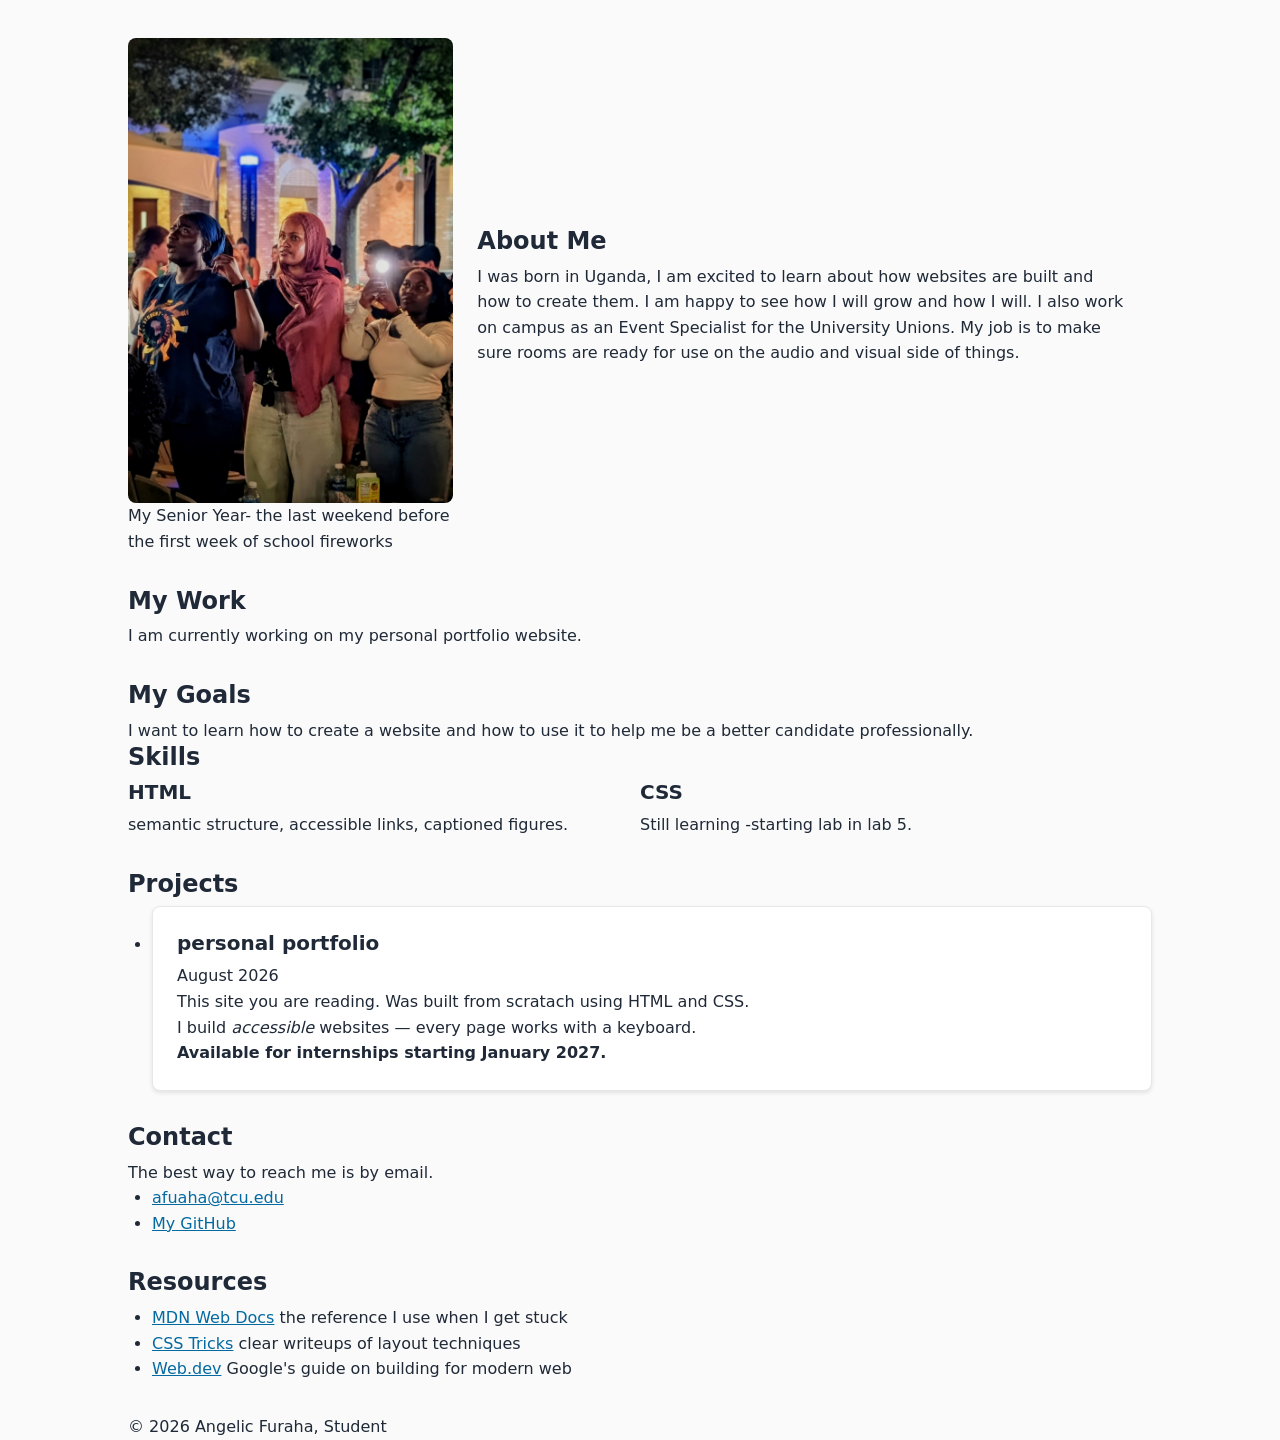
==== commit 9d77f683: "PF" ====
--- a/index.html
+++ b/index.html
@@ -11,29 +11,32 @@
         <a href="index.html">Home</a> |
         <a href="about.html">About</a> |
         <a href="#work">See my work</a> |
+        <a href="index.html#contact">Contact</a>
  </nav>
     
     <header>
     <div class="header-text">
-        <h1> Angelic Furaha </h1>
-        <p> I am currently a senior at TCU, pursuing a double major in Digital Culture and Data Analytics and Sociology. I also work on campus as an Event Specialist for the University Unions. My job is to make sure rooms are ready for use on the audio and visual side of things.</p>
-    </div>
+        <h1> Angelic Furaha</h1>
+        <p> I am currently a senior at TCU, pursuing a double major in Digital Culture and Data Analytics and Sociology.</p>
     <div class="header-pic">
         <img src="images/NVS_0518.jpg" alt="A portrait of Angelic Furaha">
     </div>
     </header>
 <main> 
-    <section>
-        <h2>About Me</h2>
-        <p> I was born in Uganda, I want to learn about Web development</p>
-<figure>
-    <img src="images/20260822_215015_6A0383.JPEG" alt="an a picture">
-    <figcaption>My Senior Year- the last weekend before the first week of school fireworks. </figcaption>
-</figure>
+    <section class="about">
+        <div class="about-image">
+            <img src="images/20260822_215015_6A0383.JPEG" alt="A desk with two monitors and a notebook">
+            <figcaption>My Senior Year- the last weekend before the first week of school fireworks </figcaption>
+        </div>
+        <div class="about-text">
+            <h2 id="about">About Me</h2>
+            <p> I was born in Uganda, I am excited to learn about how websites are built and how to create them. I am happy to see how I will grow and how I will.  I also work on campus as an Event Specialist for the University Unions. My job is to make sure rooms are ready for use on the audio and visual side of things. </p>
+        </div>
+     <div>
     </section>
     <section>
         <h2 id="work">My Work </h2>
-        <p> lorem ipsum dolor sit amet, consectetur adipiscing elit.</p>
+        <p> I am currently working on my personal portfolio website.</p>
     </section>
     <section>
         <h2>My Goals</h2>
@@ -75,8 +78,8 @@
         <li><a href="https://github.com/furahaangelic-ai" target="_blank" rel="noopener">My GitHub</a></li>
         
     </ul>
-</section>
-    </main>
+   </section>
+ </main>
     <aside id="Resources">
         <h2>Resources</h2>
         <ul>
--- a/css/styles.css
+++ b/css/styles.css
@@ -1,47 +1,38 @@
 /* ==========================
    1. RESET
    ========================== */
-*, 
+*,
 *::before,
 *::after {
-    box-sizing:border-box;
-    margin:0;
-    padding:0;
+    box-sizing: border-box;
+    margin: 0;
+    padding: 0;
 }
 
 img {
     max-width: 100%;
-    height: auto; 
+    height: auto;
     display: block;
 }
 /* ==========================
    2. DESIGN TOKENS
    ========================== */
-:root {
-    /* ...existing tokens... */
-    --font-stack: system-ui, 'Segoe UI', Tahoma, sans-serif;
-    --radius-md: 8px;
-    /* Colors */
+   
+   :root {
+    /* Color */
     --color-bg: #fafafa;
     --color-surface: #ffffff;
-    --color-text: #75a3e4;
-    --color-muted: #305db6;
-    --color-accent: #c5d8e2;
-    --color-surface-alt: #99b5df;
-    /* ...existing tokens... */
-    --color-border: #e5e7eb;
-    --shadow-sm: 0 2px 4px rgba(0, 0, 0, 0.1);
-}
-
+    --color-text: #1f2937;
+    --color-muted: #6b7280;
+    --color-accent: #0369a1;
 
     /* Spacing - a modular scale */
     --space-sm: 0.5rem;
-    --space-md: 1rem;
+    --space-med: 1rem;
     --space-lg: 1.5rem;
     --space-xl: 2rem;
 
-
-/* Typography */
+    /* Typography */
     --text-base: 1rem;
     --text-h3: 1.25rem;
     --text-h2: 1.5rem;
@@ -49,124 +40,162 @@
     --leading-body: 1.6;
     --leading-heading: 1.2;
 
-
-/* Layout */
+    /* Layout */
     --page-width: 64rem;
     --reading-width: 70ch;
 
+    /* existing tokens */
+    --font-stack: system-ui, "Segoe UI", Tahoma, sans-serif;
+    --colorsurface-alt: #f1f5f9;
+    --radius-md: 8px;
+    --color-border: #e5e7eb;
+    --shadow-sm: 0 2px 4px rgba(0, 0, 0, 0.1);
 }
 /* ==========================
    3. BASE ELEMENT STYLES
    ========================== */
-
-body {
+   
+   body {
+    font-family: var(--font-stack);
+    /* existing Lab 05 declarations */
     background-color: var(--color-bg);
-    color: var(--color-text); 
+    color: var(--color-text);
     font-size: var(--text-base);
     line-height: var(--leading-body);
-    font-family: var(--font-stack); 
-}
-
-h1 { font-size: var(--text-h1); line-height: var(--leading-heading); }
-h2 { font-size: var(--text-h2); line-height: var(--leading-heading); }
-h3 { font-size: var(--text-h3); line-height: var(--leading-heading); }
-
-h1, h2, h3 { margin-bottom: var(--space-sm); }
-p { margin-bottom: var(--space-md); }
-p:last-child { margin-bottom: 0; }
-
-a { color: var(--color-accent); }
-ul { padding-left: var(--space-lg); }
-
-
-
+   }
+
+   h1 { font-size: var(--text-h1); line-height: var(--leading-heading); }
+   h2 { font-size: var(--text-h2); line-height: var(--leading-heading); }
+   h3 { font-size: var(--text-h3); line-height: var(--leading-heading); }
+
+   h1, h2, h3 { margin-bottom: var(--space-sm); }
+   p { margin-bottom: var(--space-md); }
+   p:last-child { margin-bottom: 0; }
+
+   a { color: var(--color-accent); }
+   ul { padding-left: var(--space-lg); }
 /* ==========================
    4. LAYOUT
    ========================== */
-nav {
-    padding: var(--space-md) 0;
-}
-nav a {
-    color: var(--color-text);
-    text-decoration: none;
-    margin-right: var(--space-lg);
- }
-
- nav a:hover { color: var(--color-accent);}
- section { margin-bottom: var(--space-xl); }
-
+   
    body {
     max-width: var(--page-width);
     margin: 0 auto;
     padding: var(--space-lg) var(--space-md);
-}
-header {
-    display: flex;
-    align-items: center;
-    gap: var(--space-lg);
-    padding: var(--space-lg);
-    background-color: var(--color-surface-alt);
-    margin-bottom: var(--space-lg);
-}
-.header-text { flex: 1; }
-.header-pic {
-    flex: 1;
-    background-color: var(--color-surface);
-    min-height: 18rem;
-    border-radius: var(--radius-md);
-    display: flex;
-    align-items: center;
-    justify-content: center;
-    color: var(--color-muted);
-}
-.skills-grid {
+   }
+
+   header {
+      display: flex;
+      align-items: center;
+      gap: var(--space-lg);
+      padding: var(--space-lg);
+      background-color: var(--color-surface-alt);
+      margin-bottom: var(--space-lg);
+      flex-wrap: wrap;
+   }
+   .header-text { flex: 1; min-width: 16rem; }
+   .header-pic {
+      flex: 1;
+      background-color: var(--color-surface);
+      min-height: 18rem;
+      border-radius: var(--radius-md);
+      display: flex;
+      align-items: center;
+      justify-content: center;
+      color: var(--color-muted);
+      min-width: 16rem;
+   }
+
+   nav {
+      padding: var(--space-md) 0;
+   }
+   nav a {
+      color: var(--color-text);
+      text-decoration: none;
+   }
+   nav a:hover { color: var(--color-accent); }
+
+   section, aside { margin-bottom: var(--space-xl); }
+
+   .skills-grid {
+      list-style: none;
+      display: flex;
+      flex-wrap: wrap;
+      gap: var(--space-md);
+   }
+   .skill-card {
+      flex: 1;
+      min-width: 12rem;
+      padding: var(--space-md);
+      background-color: var(--color-surface-alt);
+      border-radius: var(--radius-md);
+   }
+
+.about {
+   display: flex;
+   flex-wrap: wrap;
+   align-items: center;
+   gap: var(--space-lg);
+}
+.about-image { flex: 1; min-width: 16rem; }
+.about-image img { width: 100%; border-radius: var(--radius-md); }
+.about-text { flex: 2; min-width: 16rem; max-width: var(--reading-width); }
+
+   .project-list {
+      list-style: none;
+      display: flex;
+      flex-direction: column;
+      gap: var(--space-lg);
+   }
+   .project-card {
+      padding: var(--space-lg);
+      background-color: var(--color-surface);
+      border: 1px solid var(--color-border);
+      border-radius: var(--radius-md);
+      box-shadow: var(--shadow-sm);
+   }
+
+.nav-container {
+   display: flex;
+   justify-content: space-between;
+   align-items: center;
+   flex-wrap: wrap;
+   gap: var(--space-md);
+}
+.nav-links { display: flex; gap: var(--space-lg); }
+.logo {
+   font-size: var(--text-h3);
+   font-weight: bold;
+   color: var(--color-text);
+   text-decoration: none;
+}
+/* ==========================
+   4. LAYOUT
+   Breakpoints used in this file:
+     768px  — tablet and larger
+   (CSS variables cannot be used inside @media conditions,
+    so breakpoints are documented here instead of tokenized.)
+   ========================== */
+   .skills-grid {
     list-style: none;
-    padding: 0;
-    display: flex;
-    flex-wrap: wrap;
+    padding-left: 0;
+    display: grid;
+    grid-template-columns: repeat(auto-fit, minmax(12rem, 1fr));
     gap: var(--space-md);
 }
 .skill-card {
-    flex: 1;
-    min-width: 12rem;
     padding: var(--space-md);
     background-color: var(--color-surface-alt);
     border-radius: var(--radius-md);
 }
-.about {
-    display: flex;
-    flex-wrap: wrap;
-    align-items: center;
-    gap: var(--space-lg);
-}
-.about-image { flex: 1; min-width: 16rem; }
-.about-image img { width: 100%; border-radius: var(--radius-md); }
-.about-text { flex: 2; min-width: 16rem; max-width: var(--reading-width); }
-
 .project-list {
     list-style: none;
-    padding: 0;
-    display: flex;
-    flex-direction: column;
+    padding-left: 0;
+    display: grid;
+    grid-template-columns: 1fr;
     gap: var(--space-lg);
 }
-.project-card {
-    padding: var(--space-lg);
-    background-color: var(--color-surface);
-    border: 1px solid var(--color-border);
-    border-radius: var(--radius-md);
-    box-shadow: var(--shadow-sm);
-}
-
-.nav-container {
-    display: flex;
-    justify-content: space-between;
-    align-items: center;
-}
-.nav-links { display: flex; gap: var(--space-lg); }
-.logo {
-    font-size: var(--text-h3);
-    font-weight: bold;
-    color: var(--color-text);
-    text-decoration: none;
+@media (min-width: 768px) {
+    .project-list { grid-template-columns: 1fr 1fr; }
+    .project-card.featured { grid-column: span 2; }
 }
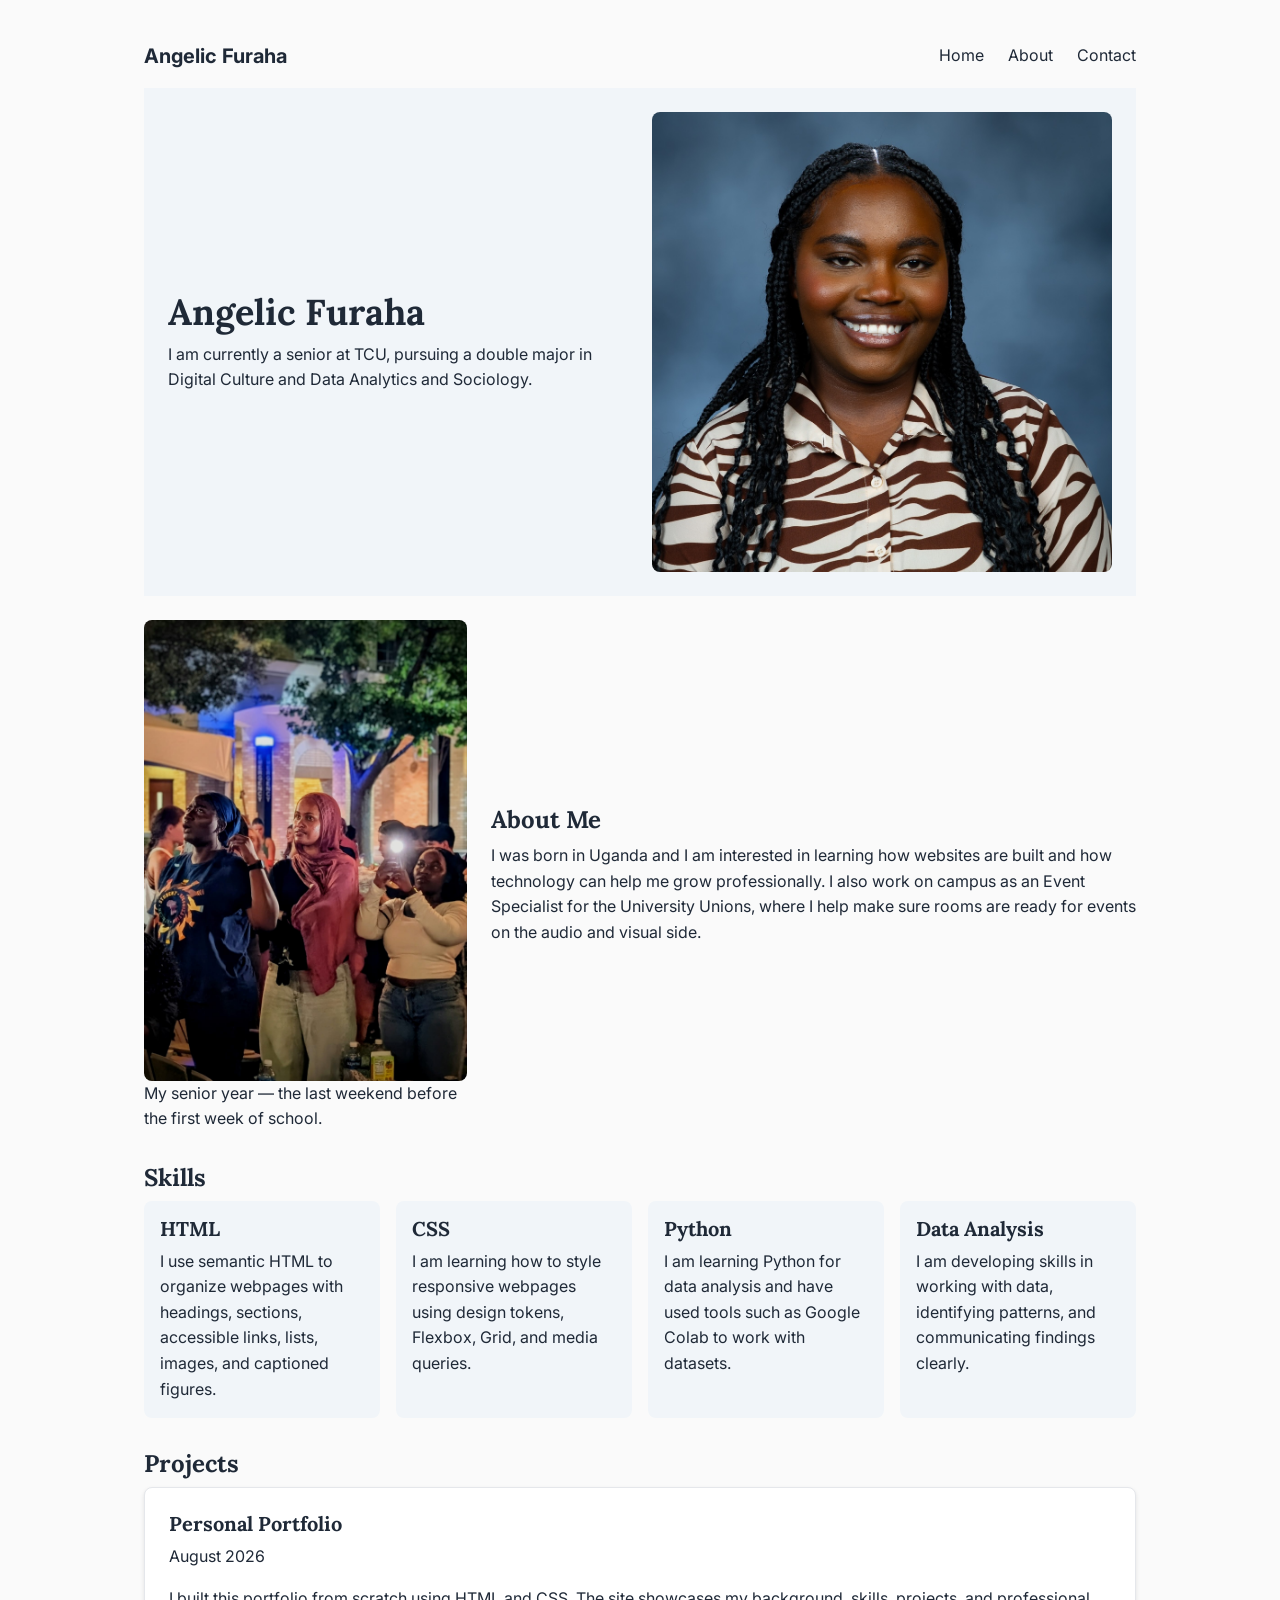
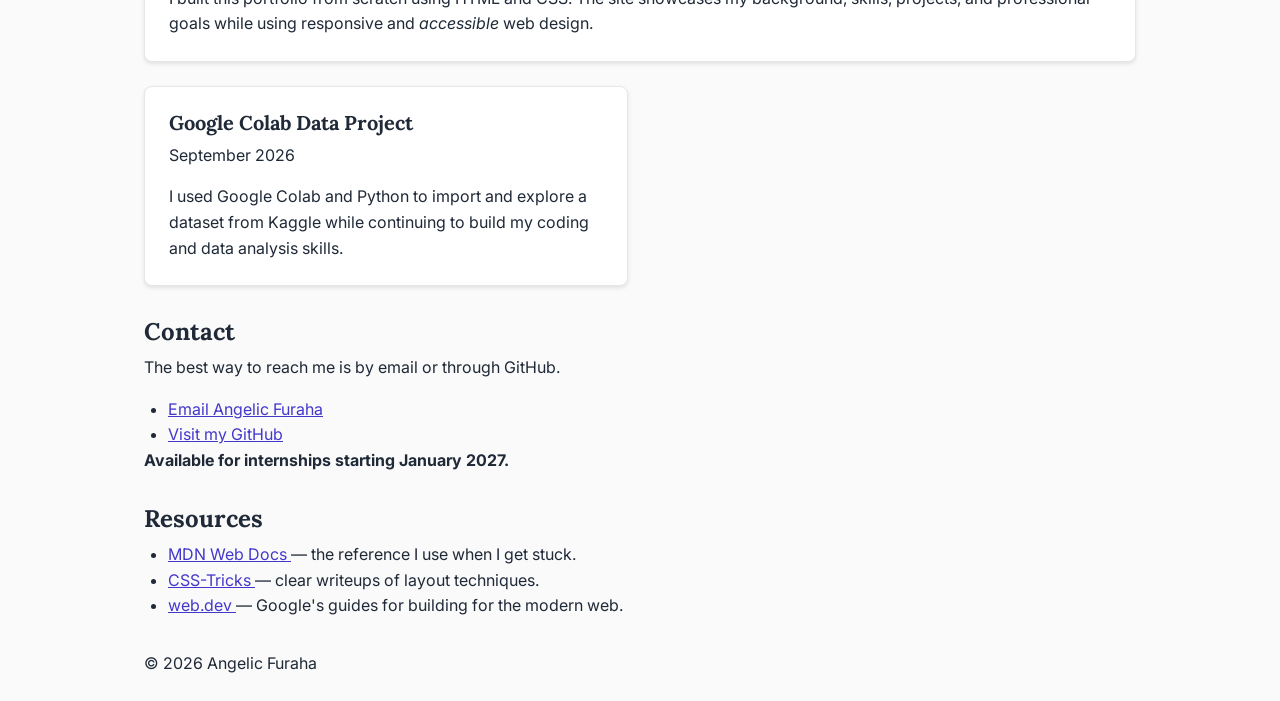
==== commit d1c839bf: "portfolio Project" ====
--- a/index.html
+++ b/index.html
@@ -1,97 +1,197 @@
 <!DOCTYPE html>
 <html lang="en">
+
 <head>
     <meta charset="UTF-8">
     <meta name="viewport" content="width=device-width, initial-scale=1.0">
     <title>Portfolio Home</title>
     <link rel="stylesheet" href="css/styles.css">
 </head>
+
 <body>
- <nav> 
-        <a href="index.html">Home</a> |
-        <a href="about.html">About</a> |
-        <a href="#work">See my work</a> |
-        <a href="index.html#contact">Contact</a>
- </nav>
-    
+
+    <nav class="nav-container">
+        <a href="index.html" class="logo">Angelic Furaha</a>
+
+        <div class="nav-links">
+            <a href="index.html">Home</a>
+            <a href="about.html">About</a>
+            <a href="index.html#contact">Contact</a>
+        </div>
+    </nav>
+
     <header>
-    <div class="header-text">
-        <h1> Angelic Furaha</h1>
-        <p> I am currently a senior at TCU, pursuing a double major in Digital Culture and Data Analytics and Sociology.</p>
-    <div class="header-pic">
-        <img src="images/NVS_0518.jpg" alt="A portrait of Angelic Furaha">
-    </div>
+        <div class="header-text">
+            <h1>Angelic Furaha</h1>
+            <p>
+                I am currently a senior at TCU, pursuing a double major in
+                Digital Culture and Data Analytics and Sociology.
+            </p>
+        </div>
+
+        <div class="header-pic">
+            <img src="images/headshot_square.jpg" alt="Portrait of Angelic Furaha">
+        </div>
     </header>
-<main> 
-    <section class="about">
-        <div class="about-image">
-            <img src="images/20260822_215015_6A0383.JPEG" alt="A desk with two monitors and a notebook">
-            <figcaption>My Senior Year- the last weekend before the first week of school fireworks </figcaption>
-        </div>
-        <div class="about-text">
-            <h2 id="about">About Me</h2>
-            <p> I was born in Uganda, I am excited to learn about how websites are built and how to create them. I am happy to see how I will grow and how I will.  I also work on campus as an Event Specialist for the University Unions. My job is to make sure rooms are ready for use on the audio and visual side of things. </p>
-        </div>
-     <div>
-    </section>
-    <section>
-        <h2 id="work">My Work </h2>
-        <p> I am currently working on my personal portfolio website.</p>
-    </section>
-    <section>
-        <h2>My Goals</h2>
-        <p> I want to learn how to create a website and how to use it to help me be a better candidate professionally. </p>
 
-        <section id="Skills">
+    <main>
+
+        <section class="about">
+            <div class="about-image">
+                <figure>
+                    <img src="images/20260822_215015_6A0383.JPEG"
+                        alt="Fireworks during the weekend before the start of senior year">
+                    <figcaption>
+                        My senior year — the last weekend before the first week of school.
+                    </figcaption>
+                </figure>
+            </div>
+
+            <div class="about-text">
+                <h2 id="about">About Me</h2>
+                <p>
+                    I was born in Uganda and I am interested in learning how websites are built
+                    and how technology can help me grow professionally. I also work on campus as
+                    an Event Specialist for the University Unions, where I help make sure rooms
+                    are ready for events on the audio and visual side.
+                </p>
+            </div>
+        </section>
+
+        <section id="skills">
             <h2>Skills</h2>
+
             <ul class="skills-grid">
-               <li class="Skill-Card">
+                <li class="skill-card">
                     <h3>HTML</h3>
-                    <p> semantic structure, accessible links, captioned figures.</p>
-               </li>
-               <li class="Skill-Card">
-                 <h3>CSS</h3>
-                 <p> Still learning -starting lab in lab 5.</p>
-               </li>
+                    <p>
+                        I use semantic HTML to organize webpages with headings, sections,
+                        accessible links, lists, images, and captioned figures.
+                    </p>
+                </li>
+
+                <li class="skill-card">
+                    <h3>CSS</h3>
+                    <p>
+                        I am learning how to style responsive webpages using design tokens,
+                        Flexbox, Grid, and media queries.
+                    </p>
+                </li>
+
+                <li class="skill-card">
+                    <h3>Python</h3>
+                    <p>
+                        I am learning Python for data analysis and have used tools such as
+                        Google Colab to work with datasets.
+                    </p>
+                </li>
+
+                <li class="skill-card">
+                    <h3>Data Analysis</h3>
+                    <p>
+                        I am developing skills in working with data, identifying patterns,
+                        and communicating findings clearly.
+                    </p>
+                </li>
             </ul>
-    </section>
-    
-    <section id = "Projects">
-        <h2>Projects</h2>
-        <ul class="projects-list">
-            <li class="project-card">
-                <h3>personal portfolio</h3>
-                <p> <Time datetime="2026-08">August 2026</Time></p>
-                <p> This site you are reading. Was built from scratach using HTML and CSS.</p>
-                <p>I build <em>accessible</em> websites — every page works with a keyboard.</p>
+        </section>
 
-<p><strong>Available for internships starting January 2027.</strong></p>
+        <section id="projects">
+            <h2>Projects</h2>
+
+            <ul class="project-list">
+
+                <li class="project-card featured">
+                    <h3>Personal Portfolio</h3>
+                    <p>
+                        <time datetime="2026-08">August 2026</time>
+                    </p>
+                    <p>
+                        I built this portfolio from scratch using HTML and CSS. The site
+                        showcases my background, skills, projects, and professional goals
+                        while using responsive and <em>accessible</em> web design.
+                    </p>
+                </li>
+
+                <li class="project-card">
+                    <h3>Google Colab Data Project</h3>
+                    <p>
+                        <time datetime="2026-09">September 2026</time>
+                    </p>
+                    <p>
+                        I used Google Colab and Python to import and explore a dataset from
+                        Kaggle while continuing to build my coding and data analysis skills.
+                    </p>
+                </li>
+
+            </ul>
+        </section>
+
+        <section id="contact">
+            <h2>Contact</h2>
+
+            <p>
+                The best way to reach me is by email or through GitHub.
+            </p>
+
+            <ul>
+                <li>
+                    <a href="mailto:afuaha@tcu.edu">Email Angelic Furaha</a>
+                </li>
+
+                <li>
+                    <a href="https://github.com/furahaangelic-ai"
+                        target="_blank"
+                        rel="noopener">
+                        Visit my GitHub
+                    </a>
+                </li>
+            </ul>
+
+            <p>
+                <strong>Available for internships starting January 2027.</strong>
+            </p>
+        </section>
+
+    </main>
+
+    <aside id="resources">
+        <h2>Resources</h2>
+
+        <ul>
+            <li>
+                <a href="https://developer.mozilla.org/"
+                    target="_blank"
+                    rel="noopener">
+                    MDN Web Docs
+                </a>
+                — the reference I use when I get stuck.
+            </li>
+
+            <li>
+                <a href="https://css-tricks.com/"
+                    target="_blank"
+                    rel="noopener">
+                    CSS-Tricks
+                </a>
+                — clear writeups of layout techniques.
+            </li>
+
+            <li>
+                <a href="https://web.dev/"
+                    target="_blank"
+                    rel="noopener">
+                    web.dev
+                </a>
+                — Google's guides for building for the modern web.
             </li>
         </ul>
-    </section>
+    </aside>
 
-    <section id="contact">
-      <h2>Contact</h2>
-      <p>The best way to reach me is by email.</p>
-    <ul>
-        <li><a href="mailto:afuaha@tcu.edu">afuaha@tcu.edu</a></li>
-        <li><a href="https://github.com/furahaangelic-ai" target="_blank" rel="noopener">My GitHub</a></li>
-        
-    </ul>
-   </section>
- </main>
-    <aside id="Resources">
-        <h2>Resources</h2>
-        <ul>
-            <li><a href="https://developer.mozilla.org/" target="_blank" rel="noopener noreferrer">MDN Web Docs</a> the reference I use when I get stuck</li>
-            <li><a href="https://css-tricks.com/" target="_blank" rel="noopener noreferrer">CSS Tricks</a> clear writeups of layout techniques</li>
-            <li><a href="https://web.dev/" target="_blank" rel="noopener noreferrer">Web.dev</a> Google's guide on building for modern web</li>
-        </ul>
+    <footer>
+        <p>&copy; 2026 Angelic Furaha</p>
+    </footer>
 
+</body>
 
-    </aside>
-    <footer>
-        <p> &copy; 2026 Angelic Furaha, Student</p>
-    </footer>
-</body>
 </html>
--- a/css/styles.css
+++ b/css/styles.css
@@ -1,6 +1,9 @@
+@import url('https://fonts.googleapis.com/css2?family=Inter:wght@400;600&family=Lora:wght@400;700&display=swap');
+
 /* ==========================
    1. RESET
    ========================== */
+
 *,
 *::before,
 *::after {
@@ -14,21 +17,26 @@
     height: auto;
     display: block;
 }
+
+
 /* ==========================
    2. DESIGN TOKENS
    ========================== */
-   
-   :root {
+
+:root {
+
     /* Color */
     --color-bg: #fafafa;
     --color-surface: #ffffff;
     --color-text: #1f2937;
-    --color-muted: #6b7280;
-    --color-accent: #0369a1;
-
-    /* Spacing - a modular scale */
+    --color-muted: #4b5563;
+    --color-accent: #4338ca;
+    --color-surface-alt: #f1f5f9;
+    --color-border: #e5e7eb;
+
+    /* Spacing */
     --space-sm: 0.5rem;
-    --space-med: 1rem;
+    --space-md: 1rem;
     --space-lg: 1.5rem;
     --space-xl: 2rem;
 
@@ -37,157 +45,217 @@
     --text-h3: 1.25rem;
     --text-h2: 1.5rem;
     --text-h1: 2.25rem;
+
     --leading-body: 1.6;
     --leading-heading: 1.2;
+
+    --font-stack: 'Inter', system-ui, -apple-system, sans-serif;
+    --font-serif: 'Lora', Georgia, serif;
 
     /* Layout */
     --page-width: 64rem;
     --reading-width: 70ch;
 
-    /* existing tokens */
-    --font-stack: system-ui, "Segoe UI", Tahoma, sans-serif;
-    --colorsurface-alt: #f1f5f9;
+    /* Other */
     --radius-md: 8px;
-    --color-border: #e5e7eb;
     --shadow-sm: 0 2px 4px rgba(0, 0, 0, 0.1);
 }
+
+
 /* ==========================
    3. BASE ELEMENT STYLES
    ========================== */
-   
-   body {
+
+body {
     font-family: var(--font-stack);
-    /* existing Lab 05 declarations */
     background-color: var(--color-bg);
     color: var(--color-text);
     font-size: var(--text-base);
     line-height: var(--leading-body);
-   }
-
-   h1 { font-size: var(--text-h1); line-height: var(--leading-heading); }
-   h2 { font-size: var(--text-h2); line-height: var(--leading-heading); }
-   h3 { font-size: var(--text-h3); line-height: var(--leading-heading); }
-
-   h1, h2, h3 { margin-bottom: var(--space-sm); }
-   p { margin-bottom: var(--space-md); }
-   p:last-child { margin-bottom: 0; }
-
-   a { color: var(--color-accent); }
-   ul { padding-left: var(--space-lg); }
+}
+
+h1 {
+    font-size: var(--text-h1);
+}
+
+h2 {
+    font-size: var(--text-h2);
+}
+
+h3 {
+    font-size: var(--text-h3);
+}
+
+h1,
+h2,
+h3 {
+    font-family: var(--font-serif);
+    line-height: var(--leading-heading);
+    margin-bottom: var(--space-sm);
+}
+
+p {
+    margin-bottom: var(--space-md);
+}
+
+p:last-child {
+    margin-bottom: 0;
+}
+
+ul {
+    padding-left: var(--space-lg);
+}
+
+a {
+    color: var(--color-accent);
+}
+
+a:focus-visible {
+    outline: 2px solid var(--color-accent);
+    outline-offset: 2px;
+}
+
+
 /* ==========================
    4. LAYOUT
-   ========================== */
-   
-   body {
+   Breakpoints used in this file:
+     768px — tablet and larger
+   (CSS variables cannot be used inside @media conditions,
+    so breakpoints are documented here instead of tokenized.)
+   ========================== */
+
+body {
     max-width: var(--page-width);
     margin: 0 auto;
     padding: var(--space-lg) var(--space-md);
-   }
-
-   header {
-      display: flex;
-      align-items: center;
-      gap: var(--space-lg);
-      padding: var(--space-lg);
-      background-color: var(--color-surface-alt);
-      margin-bottom: var(--space-lg);
-      flex-wrap: wrap;
-   }
-   .header-text { flex: 1; min-width: 16rem; }
-   .header-pic {
-      flex: 1;
-      background-color: var(--color-surface);
-      min-height: 18rem;
-      border-radius: var(--radius-md);
-      display: flex;
-      align-items: center;
-      justify-content: center;
-      color: var(--color-muted);
-      min-width: 16rem;
-   }
-
-   nav {
-      padding: var(--space-md) 0;
-   }
-   nav a {
-      color: var(--color-text);
-      text-decoration: none;
-   }
-   nav a:hover { color: var(--color-accent); }
-
-   section, aside { margin-bottom: var(--space-xl); }
-
-   .skills-grid {
-      list-style: none;
-      display: flex;
-      flex-wrap: wrap;
-      gap: var(--space-md);
-   }
-   .skill-card {
-      flex: 1;
-      min-width: 12rem;
-      padding: var(--space-md);
-      background-color: var(--color-surface-alt);
-      border-radius: var(--radius-md);
-   }
+}
+
+
+/* Navigation */
+
+nav {
+    padding: var(--space-md) 0;
+}
+
+nav a {
+    color: var(--color-text);
+    text-decoration: none;
+    transition: color 0.2s;
+}
+
+nav a:hover {
+    color: var(--color-accent);
+}
+
+.nav-container {
+    display: flex;
+    justify-content: space-between;
+    align-items: center;
+    flex-wrap: wrap;
+    gap: var(--space-md);
+}
+
+.nav-links {
+    display: flex;
+    gap: var(--space-lg);
+}
+
+.logo {
+    font-size: var(--text-h3);
+    font-weight: bold;
+    color: var(--color-text);
+    text-decoration: none;
+}
+
+
+/* Header */
+
+header {
+    display: flex;
+    align-items: center;
+    gap: var(--space-lg);
+    padding: var(--space-lg);
+    background-color: var(--color-surface-alt);
+    margin-bottom: var(--space-lg);
+    flex-wrap: wrap;
+}
+
+.header-text {
+    flex: 1;
+    min-width: 16rem;
+}
+
+.header-pic {
+    flex: 1;
+    background-color: var(--color-surface);
+    min-height: 18rem;
+    border-radius: var(--radius-md);
+    display: flex;
+    align-items: center;
+    justify-content: center;
+    color: var(--color-muted);
+    min-width: 16rem;
+}
+
+.header-pic img {
+    width: 100%;
+    border-radius: var(--radius-md);
+}
+
+
+/* General sections */
+
+section,
+aside {
+    margin-bottom: var(--space-xl);
+}
+
+
+/* About */
 
 .about {
-   display: flex;
-   flex-wrap: wrap;
-   align-items: center;
-   gap: var(--space-lg);
-}
-.about-image { flex: 1; min-width: 16rem; }
-.about-image img { width: 100%; border-radius: var(--radius-md); }
-.about-text { flex: 2; min-width: 16rem; max-width: var(--reading-width); }
-
-   .project-list {
-      list-style: none;
-      display: flex;
-      flex-direction: column;
-      gap: var(--space-lg);
-   }
-   .project-card {
-      padding: var(--space-lg);
-      background-color: var(--color-surface);
-      border: 1px solid var(--color-border);
-      border-radius: var(--radius-md);
-      box-shadow: var(--shadow-sm);
-   }
-
-.nav-container {
-   display: flex;
-   justify-content: space-between;
-   align-items: center;
-   flex-wrap: wrap;
-   gap: var(--space-md);
-}
-.nav-links { display: flex; gap: var(--space-lg); }
-.logo {
-   font-size: var(--text-h3);
-   font-weight: bold;
-   color: var(--color-text);
-   text-decoration: none;
-}
-/* ==========================
-   4. LAYOUT
-   Breakpoints used in this file:
-     768px  — tablet and larger
-   (CSS variables cannot be used inside @media conditions,
-    so breakpoints are documented here instead of tokenized.)
-   ========================== */
-   .skills-grid {
+    display: flex;
+    flex-wrap: wrap;
+    align-items: center;
+    gap: var(--space-lg);
+}
+
+.about-image {
+    flex: 1;
+    min-width: 16rem;
+}
+
+.about-image img {
+    width: 100%;
+    border-radius: var(--radius-md);
+}
+
+.about-text {
+    flex: 2;
+    min-width: 16rem;
+    max-width: var(--reading-width);
+}
+
+
+/* Skills */
+
+.skills-grid {
     list-style: none;
     padding-left: 0;
     display: grid;
     grid-template-columns: repeat(auto-fit, minmax(12rem, 1fr));
     gap: var(--space-md);
 }
+
 .skill-card {
     padding: var(--space-md);
     background-color: var(--color-surface-alt);
     border-radius: var(--radius-md);
 }
+
+
+/* Projects */
+
 .project-list {
     list-style: none;
     padding-left: 0;
@@ -195,7 +263,25 @@
     grid-template-columns: 1fr;
     gap: var(--space-lg);
 }
+
+.project-card {
+    padding: var(--space-lg);
+    background-color: var(--color-surface);
+    border: 1px solid var(--color-border);
+    border-radius: var(--radius-md);
+    box-shadow: var(--shadow-sm);
+}
+
+
+/* Responsive project grid */
+
 @media (min-width: 768px) {
-    .project-list { grid-template-columns: 1fr 1fr; }
-    .project-card.featured { grid-column: span 2; }
+
+    .project-list {
+        grid-template-columns: 1fr 1fr;
+    }
+
+    .project-card.featured {
+        grid-column: span 2;
+    }
 }
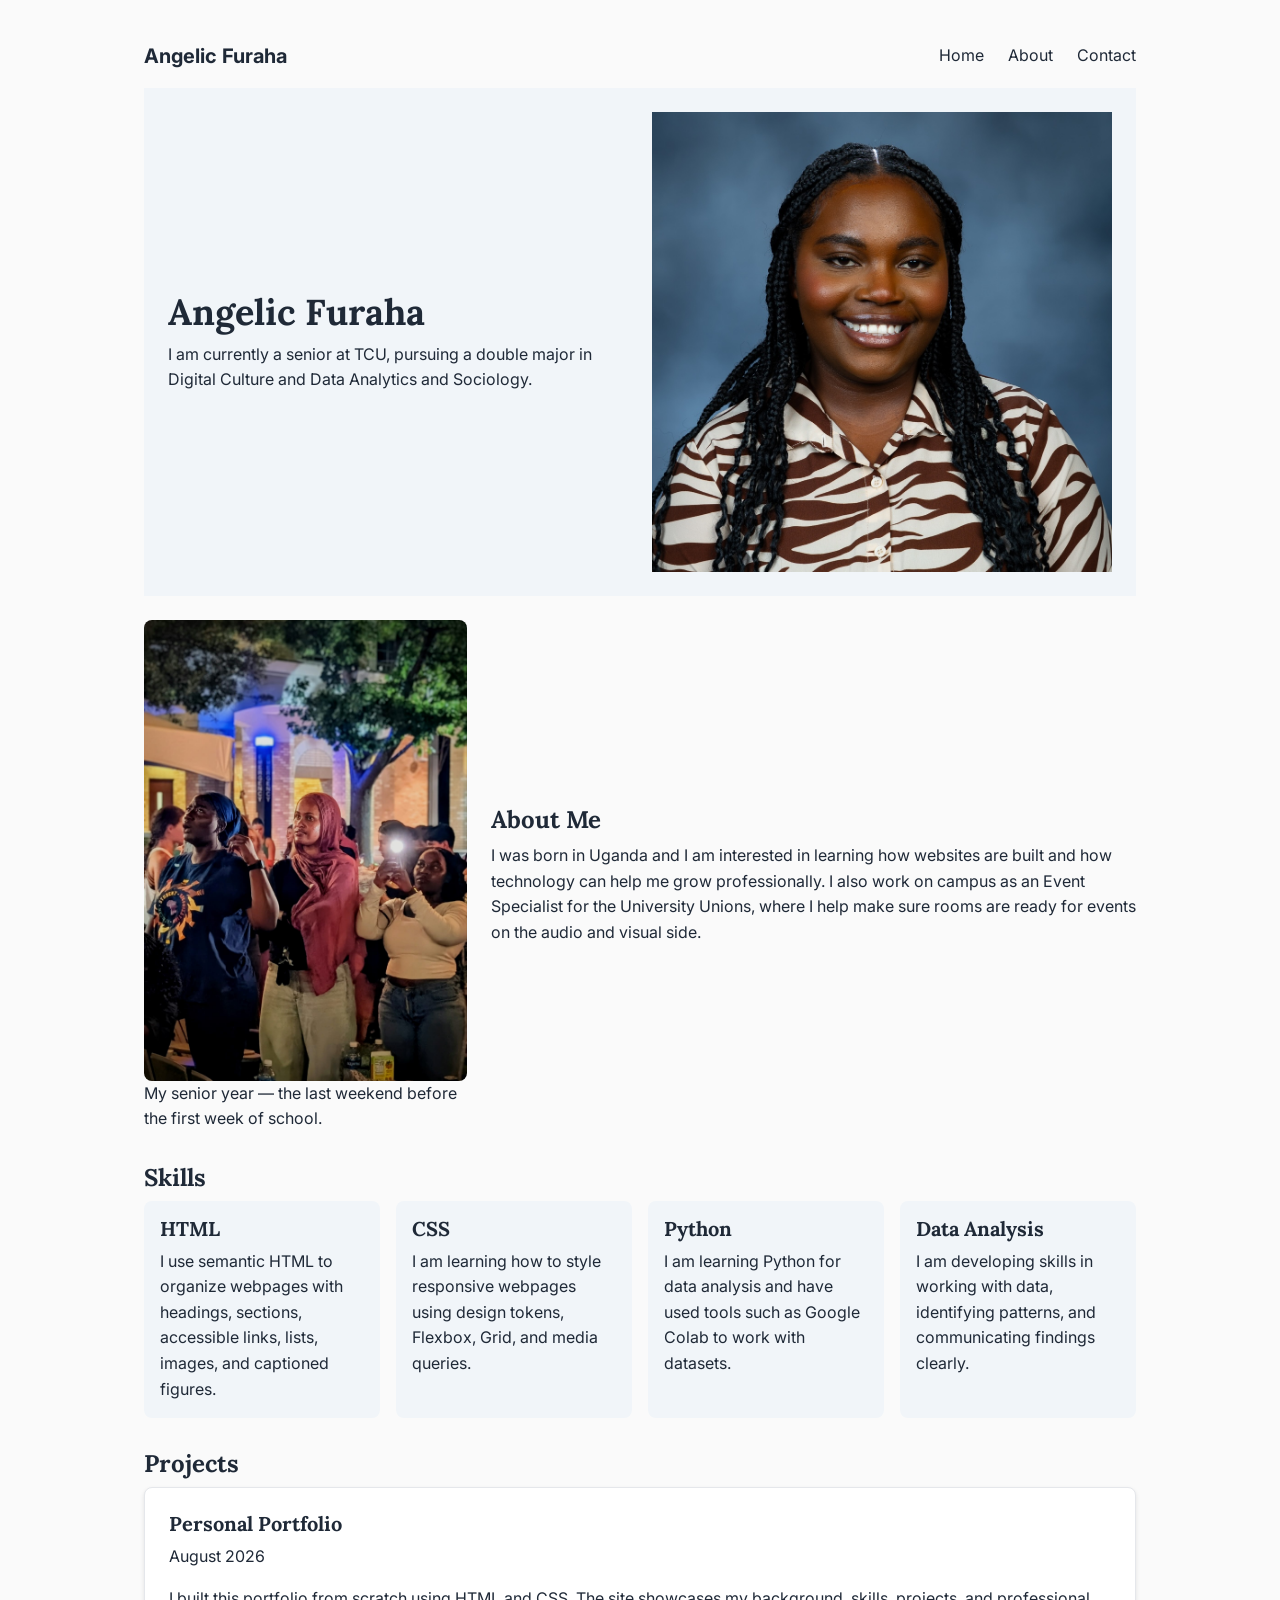
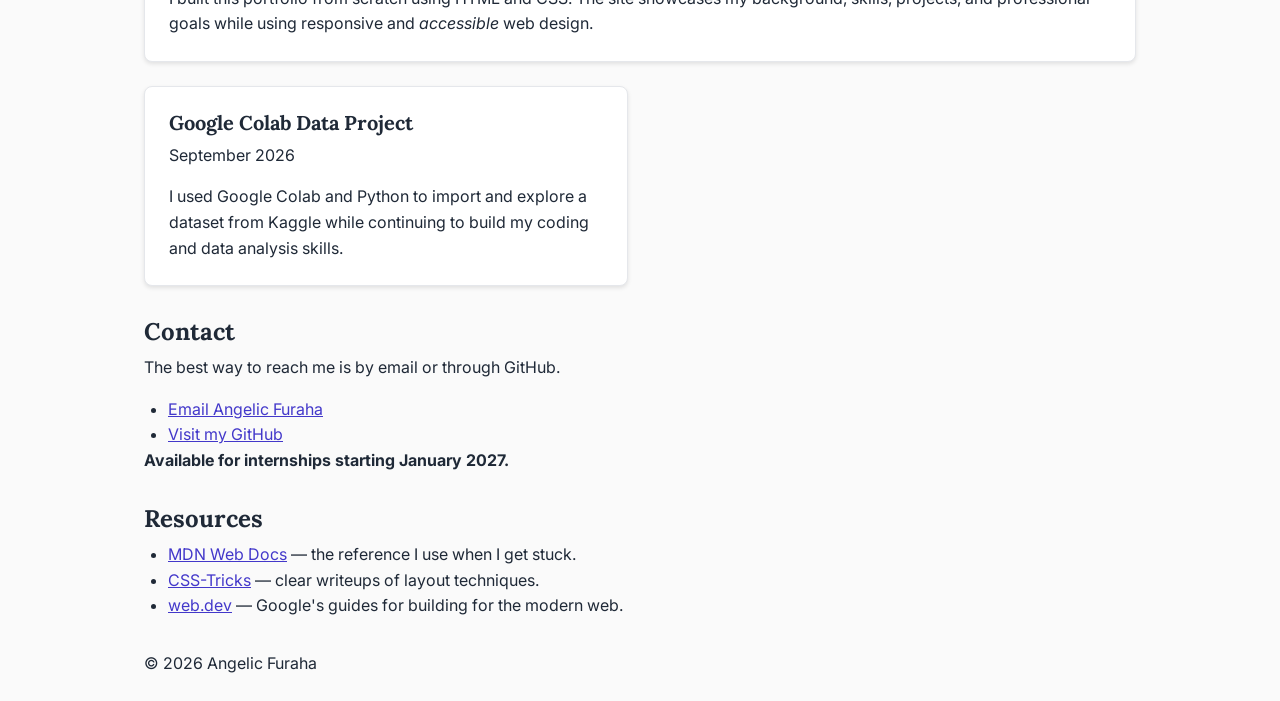
==== commit 79b1c3c1: "Project 1" ====
--- a/index.html
+++ b/index.html
@@ -10,188 +10,113 @@
 
 <body>
 
-    <nav class="nav-container">
-        <a href="index.html" class="logo">Angelic Furaha</a>
+<nav class="nav-container">
+   <a href="index.html" class="logo">Angelic Furaha</a>
+   <div class="nav-links">
+    <a href="index.html">Home</a>
+    <a href="about.html">About</a>
+    <a href="index.html#contact">Contact</a>
+   </div>
+</nav>
 
-        <div class="nav-links">
-            <a href="index.html">Home</a>
-            <a href="about.html">About</a>
-            <a href="index.html#contact">Contact</a>
-        </div>
-    </nav>
+<header>
+    <div class="header-text">
+        <h1>Angelic Furaha</h1>
+        <p>I am currently a senior at TCU, pursuing a double major in Digital Culture and Data Analytics and Sociology.</p>
+    </div>
 
-    <header>
-        <div class="header-text">
-            <h1>Angelic Furaha</h1>
-            <p>
-                I am currently a senior at TCU, pursuing a double major in
-                Digital Culture and Data Analytics and Sociology.
-            </p>
+    <div class="header-pic">
+        <img src="images/headshot_square.jpg" alt="Portrait of Angelic Furaha">
+    </div>
+</header>
+
+<main>
+
+    <section class="about">
+        <div class="about-image">
+            <figure>
+                <img src="images/20260822_215015_6A0383.JPEG" alt="Fireworks during the weekend before the start of senior year">
+                <figcaption>My senior year — the last weekend before the first week of school.</figcaption>
+            </figure>
         </div>
 
-        <div class="header-pic">
-            <img src="images/headshot_square.jpg" alt="Portrait of Angelic Furaha">
+        <div class="about-text">
+            <h2 id="about">About Me</h2>
+            <p>I was born in Uganda and I am interested in learning how websites are built and how technology can help me grow professionally. I also work on campus as an Event Specialist for the University Unions, where I help make sure rooms are ready for events on the audio and visual side.</p>
         </div>
-    </header>
+    </section>
 
-    <main>
+    <section id="skills">
+        <h2>Skills</h2>
 
-        <section class="about">
-            <div class="about-image">
-                <figure>
-                    <img src="images/20260822_215015_6A0383.JPEG"
-                        alt="Fireworks during the weekend before the start of senior year">
-                    <figcaption>
-                        My senior year — the last weekend before the first week of school.
-                    </figcaption>
-                </figure>
-            </div>
+        <ul class="skills-grid">
+            <li class="skill-card">
+                <h3>HTML</h3>
+                <p>I use semantic HTML to organize webpages with headings, sections, accessible links, lists, images, and captioned figures.</p>
+            </li>
 
-            <div class="about-text">
-                <h2 id="about">About Me</h2>
-                <p>
-                    I was born in Uganda and I am interested in learning how websites are built
-                    and how technology can help me grow professionally. I also work on campus as
-                    an Event Specialist for the University Unions, where I help make sure rooms
-                    are ready for events on the audio and visual side.
-                </p>
-            </div>
-        </section>
+            <li class="skill-card">
+                <h3>CSS</h3>
+                <p>I am learning how to style responsive webpages using design tokens, Flexbox, Grid, and media queries.</p>
+            </li>
 
-        <section id="skills">
-            <h2>Skills</h2>
+            <li class="skill-card">
+                <h3>Python</h3>
+                <p>I am learning Python for data analysis and have used tools such as Google Colab to work with datasets.</p>
+            </li>
 
-            <ul class="skills-grid">
-                <li class="skill-card">
-                    <h3>HTML</h3>
-                    <p>
-                        I use semantic HTML to organize webpages with headings, sections,
-                        accessible links, lists, images, and captioned figures.
-                    </p>
-                </li>
+            <li class="skill-card">
+                <h3>Data Analysis</h3>
+                <p>I am developing skills in working with data, identifying patterns, and communicating findings clearly.</p>
+            </li>
+        </ul>
+    </section>
 
-                <li class="skill-card">
-                    <h3>CSS</h3>
-                    <p>
-                        I am learning how to style responsive webpages using design tokens,
-                        Flexbox, Grid, and media queries.
-                    </p>
-                </li>
+    <section id="projects">
+        <h2>Projects</h2>
 
-                <li class="skill-card">
-                    <h3>Python</h3>
-                    <p>
-                        I am learning Python for data analysis and have used tools such as
-                        Google Colab to work with datasets.
-                    </p>
-                </li>
+        <ul class="project-list">
+            <li class="project-card featured">
+                <h3>Personal Portfolio</h3>
+                <p><time datetime="2026-08">August 2026</time></p>
+                <p>I built this portfolio from scratch using HTML and CSS. The site showcases my background, skills, projects, and professional goals while using responsive and <em>accessible</em> web design.</p>
+            </li>
 
-                <li class="skill-card">
-                    <h3>Data Analysis</h3>
-                    <p>
-                        I am developing skills in working with data, identifying patterns,
-                        and communicating findings clearly.
-                    </p>
-                </li>
-            </ul>
-        </section>
+            <li class="project-card">
+                <h3>Google Colab Data Project</h3>
+                <p><time datetime="2026-09">September 2026</time></p>
+                <p>I used Google Colab and Python to import and explore a dataset from Kaggle while continuing to build my coding and data analysis skills.</p>
+            </li>
+        </ul>
+    </section>
 
-        <section id="projects">
-            <h2>Projects</h2>
-
-            <ul class="project-list">
-
-                <li class="project-card featured">
-                    <h3>Personal Portfolio</h3>
-                    <p>
-                        <time datetime="2026-08">August 2026</time>
-                    </p>
-                    <p>
-                        I built this portfolio from scratch using HTML and CSS. The site
-                        showcases my background, skills, projects, and professional goals
-                        while using responsive and <em>accessible</em> web design.
-                    </p>
-                </li>
-
-                <li class="project-card">
-                    <h3>Google Colab Data Project</h3>
-                    <p>
-                        <time datetime="2026-09">September 2026</time>
-                    </p>
-                    <p>
-                        I used Google Colab and Python to import and explore a dataset from
-                        Kaggle while continuing to build my coding and data analysis skills.
-                    </p>
-                </li>
-
-            </ul>
-        </section>
-
-        <section id="contact">
-            <h2>Contact</h2>
-
-            <p>
-                The best way to reach me is by email or through GitHub.
-            </p>
-
-            <ul>
-                <li>
-                    <a href="mailto:afuaha@tcu.edu">Email Angelic Furaha</a>
-                </li>
-
-                <li>
-                    <a href="https://github.com/furahaangelic-ai"
-                        target="_blank"
-                        rel="noopener">
-                        Visit my GitHub
-                    </a>
-                </li>
-            </ul>
-
-            <p>
-                <strong>Available for internships starting January 2027.</strong>
-            </p>
-        </section>
-
-    </main>
-
-    <aside id="resources">
-        <h2>Resources</h2>
+    <section id="contact">
+        <h2>Contact</h2>
+        <p>The best way to reach me is by email or through GitHub.</p>
 
         <ul>
-            <li>
-                <a href="https://developer.mozilla.org/"
-                    target="_blank"
-                    rel="noopener">
-                    MDN Web Docs
-                </a>
-                — the reference I use when I get stuck.
-            </li>
+            <li><a href="mailto:afuaha@tcu.edu">Email Angelic Furaha</a></li>
+            <li><a href="https://github.com/furahaangelic-ai" target="_blank" rel="noopener">Visit my GitHub</a></li>
+        </ul>
 
-            <li>
-                <a href="https://css-tricks.com/"
-                    target="_blank"
-                    rel="noopener">
-                    CSS-Tricks
-                </a>
-                — clear writeups of layout techniques.
-            </li>
+        <p><strong>Available for internships starting January 2027.</strong></p>
+    </section>
 
-            <li>
-                <a href="https://web.dev/"
-                    target="_blank"
-                    rel="noopener">
-                    web.dev
-                </a>
-                — Google's guides for building for the modern web.
-            </li>
-        </ul>
-    </aside>
+</main>
 
-    <footer>
-        <p>&copy; 2026 Angelic Furaha</p>
-    </footer>
+<aside id="resources">
+    <h2>Resources</h2>
+
+    <ul>
+        <li><a href="https://developer.mozilla.org/" target="_blank" rel="noopener">MDN Web Docs</a> — the reference I use when I get stuck.</li>
+        <li><a href="https://css-tricks.com/" target="_blank" rel="noopener">CSS-Tricks</a> — clear writeups of layout techniques.</li>
+        <li><a href="https://web.dev/" target="_blank" rel="noopener">web.dev</a> — Google's guides for building for the modern web.</li>
+    </ul>
+</aside>
+
+<footer>
+    <p>&copy; 2026 Angelic Furaha</p>
+</footer>
 
 </body>
-
 </html>
--- a/css/styles.css
+++ b/css/styles.css
@@ -3,7 +3,6 @@
 /* ==========================
    1. RESET
    ========================== */
-
 *,
 *::before,
 *::after {
@@ -18,23 +17,19 @@
     display: block;
 }
 
-
 /* ==========================
    2. DESIGN TOKENS
    ========================== */
-
+   
 :root {
-
     /* Color */
     --color-bg: #fafafa;
     --color-surface: #ffffff;
     --color-text: #1f2937;
     --color-muted: #4b5563;
     --color-accent: #4338ca;
-    --color-surface-alt: #f1f5f9;
-    --color-border: #e5e7eb;
-
-    /* Spacing */
+
+    /* Spacing - a modular scale */
     --space-sm: 0.5rem;
     --space-md: 1rem;
     --space-lg: 1.5rem;
@@ -45,69 +40,70 @@
     --text-h3: 1.25rem;
     --text-h2: 1.5rem;
     --text-h1: 2.25rem;
-
     --leading-body: 1.6;
     --leading-heading: 1.2;
-
-    --font-stack: 'Inter', system-ui, -apple-system, sans-serif;
-    --font-serif: 'Lora', Georgia, serif;
 
     /* Layout */
     --page-width: 64rem;
     --reading-width: 70ch;
 
-    /* Other */
+    /* existing tokens */
+    --font-stack: 'Inter', system-ui, -apple-system, sans-serif;
+    --font-serif: 'Lora', Georgia, serif;
+    --color-surface-alt: #f1f5f9;
     --radius-md: 8px;
+    --color-border: #e5e7eb;
     --shadow-sm: 0 2px 4px rgba(0, 0, 0, 0.1);
 }
 
-
 /* ==========================
    3. BASE ELEMENT STYLES
    ========================== */
-
+   
 body {
     font-family: var(--font-stack);
+    /* existing Lab 05 declarations */
     background-color: var(--color-bg);
     color: var(--color-text);
     font-size: var(--text-base);
     line-height: var(--leading-body);
 }
 
-h1 {
-    font-size: var(--text-h1);
-}
-
-h2 {
-    font-size: var(--text-h2);
-}
-
-h3 {
-    font-size: var(--text-h3);
-}
-
-h1,
-h2,
-h3 {
+h1 { 
+    font-size: var(--text-h1); 
+    line-height: var(--leading-heading); 
+}
+
+h2 { 
+    font-size: var(--text-h2); 
+    line-height: var(--leading-heading); 
+}
+
+h3 { 
+    font-size: var(--text-h3); 
+    line-height: var(--leading-heading); 
+}
+
+h1, h2, h3 { 
     font-family: var(--font-serif);
     line-height: var(--leading-heading);
-    margin-bottom: var(--space-sm);
-}
-
-p {
-    margin-bottom: var(--space-md);
-}
-
-p:last-child {
-    margin-bottom: 0;
-}
-
-ul {
-    padding-left: var(--space-lg);
-}
-
-a {
-    color: var(--color-accent);
+    margin-bottom: var(--space-sm); 
+}
+
+p { 
+    margin-bottom: var(--space-md); 
+}
+
+p:last-child { 
+    margin-bottom: 0; 
+}
+
+a { 
+    color: var(--color-accent); 
+}
+
+ul { 
+    padding-left: var(--space-lg); 
 }
 
 a:focus-visible {
@@ -115,60 +111,17 @@
     outline-offset: 2px;
 }
 
-
 /* ==========================
    4. LAYOUT
    Breakpoints used in this file:
      768px — tablet and larger
-   (CSS variables cannot be used inside @media conditions,
-    so breakpoints are documented here instead of tokenized.)
-   ========================== */
-
+   ========================== */
+   
 body {
     max-width: var(--page-width);
     margin: 0 auto;
     padding: var(--space-lg) var(--space-md);
 }
-
-
-/* Navigation */
-
-nav {
-    padding: var(--space-md) 0;
-}
-
-nav a {
-    color: var(--color-text);
-    text-decoration: none;
-    transition: color 0.2s;
-}
-
-nav a:hover {
-    color: var(--color-accent);
-}
-
-.nav-container {
-    display: flex;
-    justify-content: space-between;
-    align-items: center;
-    flex-wrap: wrap;
-    gap: var(--space-md);
-}
-
-.nav-links {
-    display: flex;
-    gap: var(--space-lg);
-}
-
-.logo {
-    font-size: var(--text-h3);
-    font-weight: bold;
-    color: var(--color-text);
-    text-decoration: none;
-}
-
-
-/* Header */
 
 header {
     display: flex;
@@ -180,9 +133,9 @@
     flex-wrap: wrap;
 }
 
-.header-text {
-    flex: 1;
-    min-width: 16rem;
+.header-text { 
+    flex: 1; 
+    min-width: 16rem; 
 }
 
 .header-pic {
@@ -197,47 +150,23 @@
     min-width: 16rem;
 }
 
-.header-pic img {
-    width: 100%;
-    border-radius: var(--radius-md);
-}
-
-
-/* General sections */
-
-section,
-aside {
-    margin-bottom: var(--space-xl);
-}
-
-
-/* About */
-
-.about {
-    display: flex;
-    flex-wrap: wrap;
-    align-items: center;
-    gap: var(--space-lg);
-}
-
-.about-image {
-    flex: 1;
-    min-width: 16rem;
-}
-
-.about-image img {
-    width: 100%;
-    border-radius: var(--radius-md);
-}
-
-.about-text {
-    flex: 2;
-    min-width: 16rem;
-    max-width: var(--reading-width);
-}
-
-
-/* Skills */
+nav {
+    padding: var(--space-md) 0;
+}
+
+nav a {
+    color: var(--color-text);
+    text-decoration: none;
+    transition: color 0.2s;
+}
+
+nav a:hover { 
+    color: var(--color-accent); 
+}
+
+section, aside { 
+    margin-bottom: var(--space-xl); 
+}
 
 .skills-grid {
     list-style: none;
@@ -253,8 +182,28 @@
     border-radius: var(--radius-md);
 }
 
-
-/* Projects */
+.about {
+    display: flex;
+    flex-wrap: wrap;
+    align-items: center;
+    gap: var(--space-lg);
+}
+
+.about-image { 
+    flex: 1; 
+    min-width: 16rem; 
+}
+
+.about-image img { 
+    width: 100%; 
+    border-radius: var(--radius-md); 
+}
+
+.about-text { 
+    flex: 2; 
+    min-width: 16rem; 
+    max-width: var(--reading-width); 
+}
 
 .project-list {
     list-style: none;
@@ -264,6 +213,16 @@
     gap: var(--space-lg);
 }
 
+@media (min-width: 768px) {
+    .project-list { 
+        grid-template-columns: 1fr 1fr; 
+    }
+
+    .project-card.featured { 
+        grid-column: span 2; 
+    }
+}
+
 .project-card {
     padding: var(--space-lg);
     background-color: var(--color-surface);
@@ -272,16 +231,22 @@
     box-shadow: var(--shadow-sm);
 }
 
-
-/* Responsive project grid */
-
-@media (min-width: 768px) {
-
-    .project-list {
-        grid-template-columns: 1fr 1fr;
-    }
-
-    .project-card.featured {
-        grid-column: span 2;
-    }
+.nav-container {
+    display: flex;
+    justify-content: space-between;
+    align-items: center;
+    flex-wrap: wrap;
+    gap: var(--space-md);
+}
+
+.nav-links { 
+    display: flex; 
+    gap: var(--space-lg); 
+}
+
+.logo {
+    font-size: var(--text-h3);
+    font-weight: bold;
+    color: var(--color-text);
+    text-decoration: none;
 }
